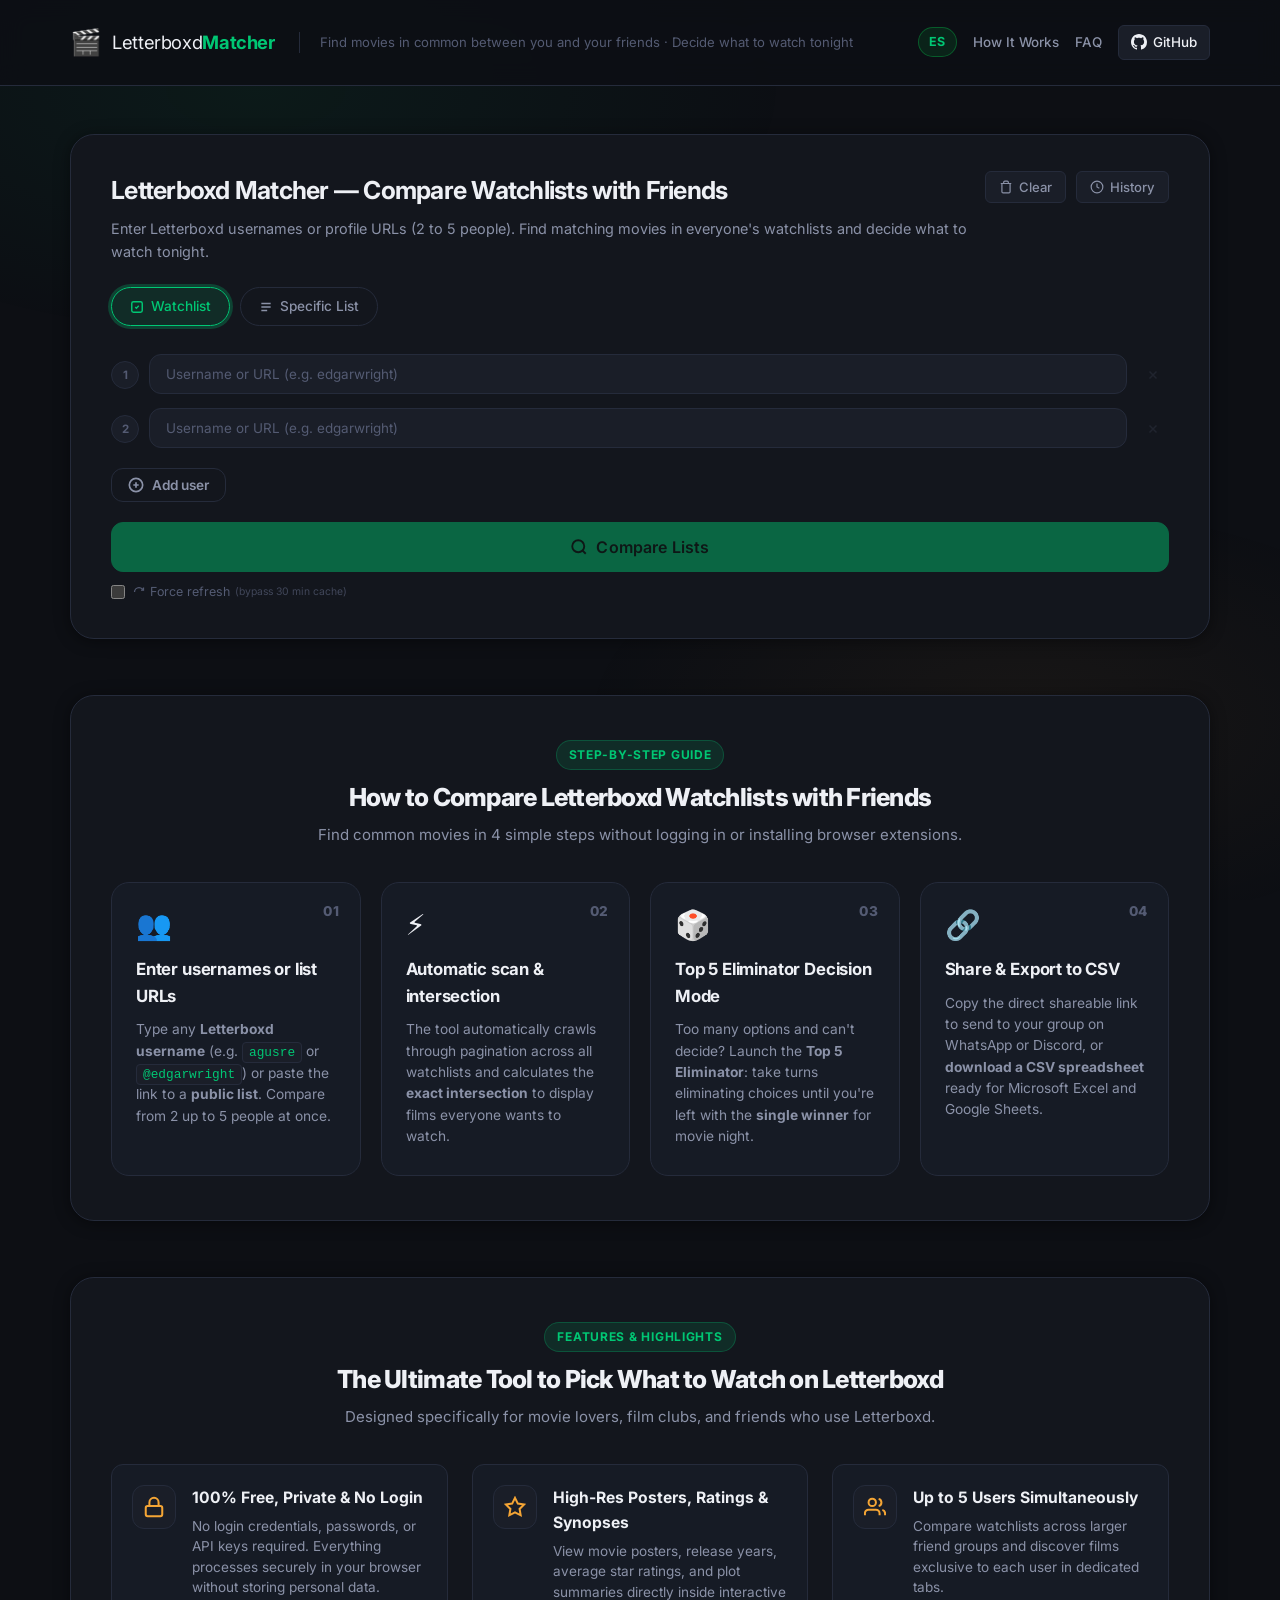
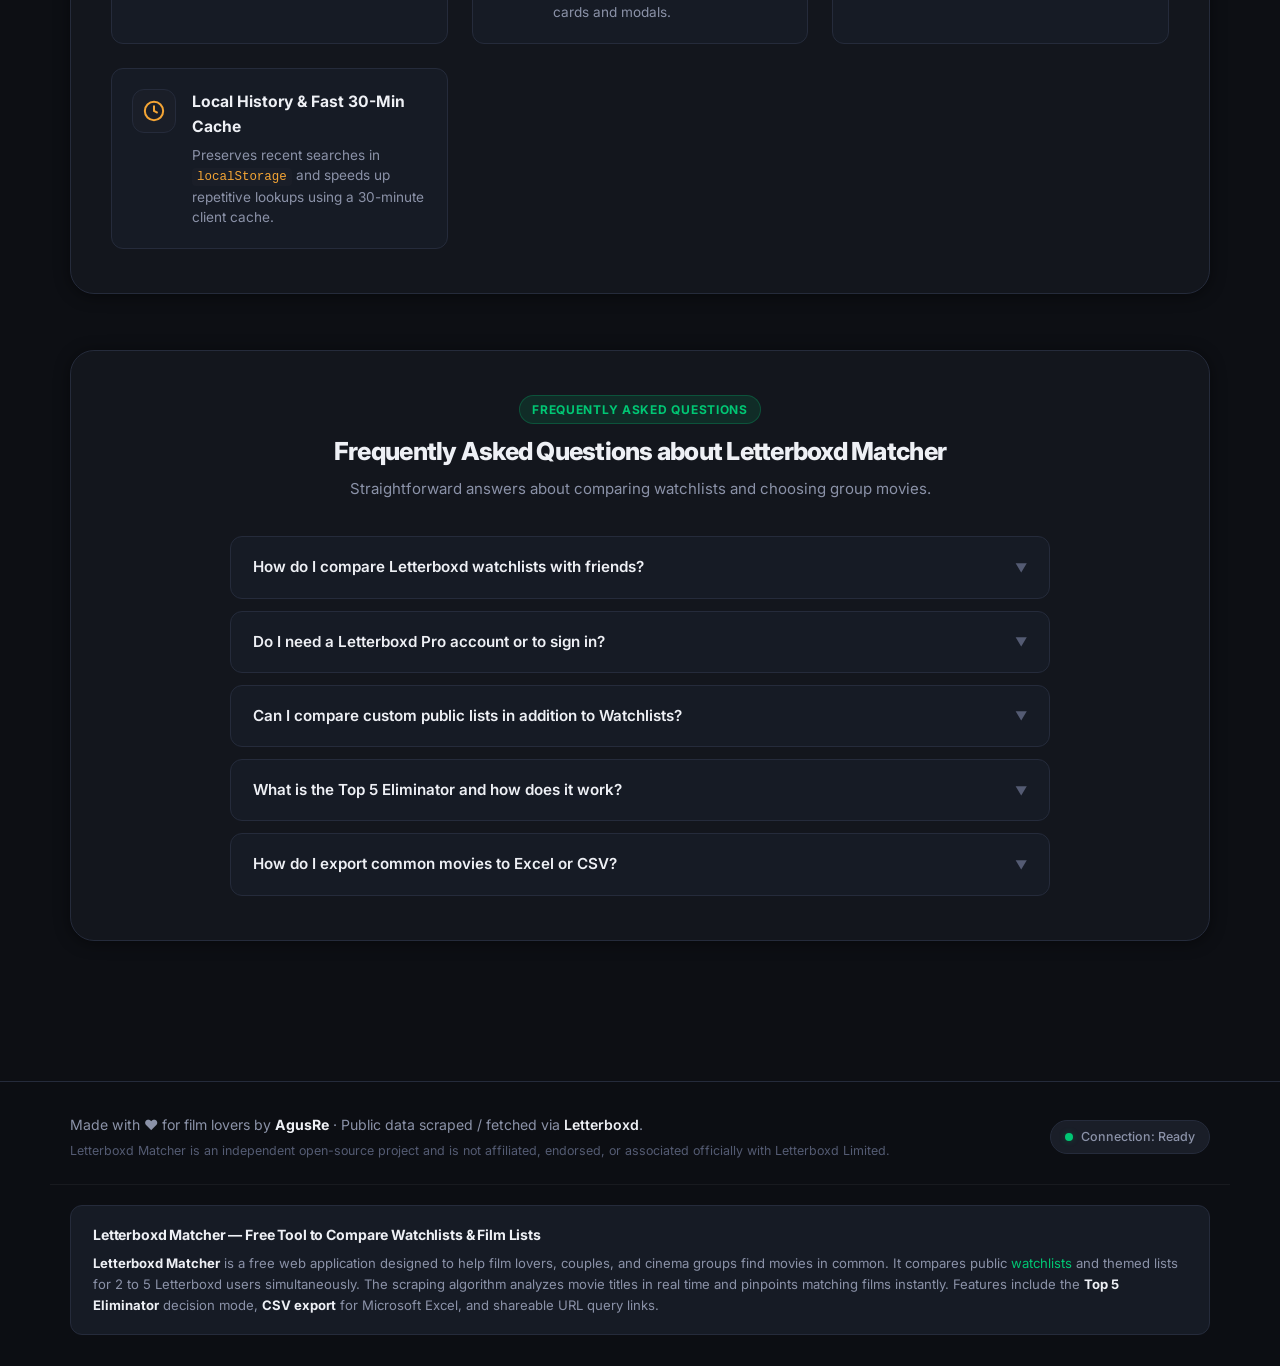
==== en/index.html @ e2e37593 "feat: implement i18n support and add language switcher to the header" ====
<!DOCTYPE html>
<html lang="en">

<head>
  <meta charset="UTF-8" />
  <meta name="viewport" content="width=device-width, initial-scale=1.0, maximum-scale=5.0" />
  <title>Letterboxd Matcher | Compare Watchlists &amp; Find Movies in Common</title>
  <meta name="description"
    content="Compare Letterboxd watchlists and public lists with friends. Find movies in common, eliminate choices with Top 5, and decide what to watch tonight easily." />
  <meta name="keywords"
    content="letterboxd compare, letterboxd watch with friends, letterboxd watchlist in common, compare letterboxd watchlists, letterboxd match, letterboxd matcher, what to watch letterboxd, movie picker friends" />
  <meta name="robots" content="index, follow, max-snippet:-1, max-image-preview:large, max-video-preview:-1" />
  <meta name="googlebot" content="index, follow, max-snippet:-1, max-image-preview:large, max-video-preview:-1" />
  <meta name="author" content="AgusRe" />
  <meta name="theme-color" content="#0d0f14" />
  <meta name="color-scheme" content="dark" />

  <!-- Canonical & Multilingual Alternate Links (Hreflang) -->
  <link rel="canonical" href="https://agusre.github.io/letterboxd-matchinglist/en/" />
  <link rel="alternate" hreflang="es" href="https://agusre.github.io/letterboxd-matchinglist/" />
  <link rel="alternate" hreflang="en" href="https://agusre.github.io/letterboxd-matchinglist/en/" />
  <link rel="alternate" hreflang="x-default" href="https://agusre.github.io/letterboxd-matchinglist/en/" />

  <!-- Open Graph / Facebook / WhatsApp / Discord / Slack -->
  <meta property="og:type" content="website" />
  <meta property="og:site_name" content="Letterboxd Matcher" />
  <meta property="og:url" content="https://agusre.github.io/letterboxd-matchinglist/en/" />
  <meta property="og:title" content="Letterboxd Matcher | Compare Watchlists &amp; Find Movies in Common" />
  <meta property="og:description"
    content="Instantly discover movies in common between you and your friends on Letterboxd. Pick what to watch tonight with Top 5 Eliminator." />
  <meta property="og:image" content="https://agusre.github.io/letterboxd-matchinglist/og-image.png" />
  <meta property="og:image:secure_url" content="https://agusre.github.io/letterboxd-matchinglist/og-image.png" />
  <meta property="og:image:type" content="image/png" />
  <meta property="og:image:width" content="1200" />
  <meta property="og:image:height" content="630" />
  <meta property="og:image:alt" content="Letterboxd Matcher - Compare Watchlists &amp; Find Movies in Common" />
  <meta property="og:locale" content="en_US" />
  <meta property="og:locale:alternate" content="es_ES" />

  <!-- Twitter / X Cards -->
  <meta name="twitter:card" content="summary_large_image" />
  <meta name="twitter:title" content="Letterboxd Matcher | Compare Watchlists &amp; Find Movies in Common" />
  <meta name="twitter:description"
    content="Compare Letterboxd watchlists with friends. Find movies in common, eliminate choices with Top 5, and decide what to watch tonight." />
  <meta name="twitter:image" content="https://agusre.github.io/letterboxd-matchinglist/og-image.png" />
  <meta name="twitter:image:alt" content="Letterboxd Matcher - Compare Watchlists &amp; Find Movies in Common" />
  <meta name="twitter:creator" content="@AgusRe" />

  <!-- Favicons & App Icons (Relative to /en/) -->
  <link rel="icon" type="image/svg+xml" href="../favicons/favicon.svg" />
  <link rel="icon" type="image/x-icon" href="../favicons/favicon.ico" sizes="any" />
  <link rel="icon" type="image/png" sizes="96x96" href="../favicons/favicon-96x96.png" />
  <link rel="apple-touch-icon" sizes="180x180" href="../favicons/apple-touch-icon.png" />
  <link rel="manifest" href="../manifest.json" />

  <!-- Google Site Verification -->
  <meta name="google-site-verification" content="EDRrY5QHJaayxYXenNFMtKEMniORFIh-KKYDcwH_wjo" />

  <!-- Structured Data / Rich Results (Schema.org JSON-LD - English) -->
  <script type="application/ld+json">
  {
    "@context": "https://schema.org",
    "@graph": [
      {
        "@type": "WebApplication",
        "@id": "https://agusre.github.io/letterboxd-matchinglist/en/#webapp",
        "name": "Letterboxd Matcher",
        "alternateName": [
          "Letterboxd Matching List",
          "Letterboxd Match",
          "Letterboxd Watchlist Compare"
        ],
        "url": "https://agusre.github.io/letterboxd-matchinglist/en/",
        "description": "Compare Letterboxd watchlists and public lists with friends. Find movies in common, eliminate choices with Top 5, and decide what to watch tonight easily.",
        "applicationCategory": "EntertainmentApplication",
        "operatingSystem": "All",
        "inLanguage": ["en", "es"],
        "browserRequirements": "Requires JavaScript. Requires HTML5.",
        "offers": {
          "@type": "Offer",
          "price": "0",
          "priceCurrency": "USD"
        },
        "author": {
          "@type": "Person",
          "name": "AgusRe",
          "url": "https://github.com/AgusRe"
        },
        "screenshot": "https://agusre.github.io/letterboxd-matchinglist/og-image.png",
        "featureList": [
          "Compare up to 5 Letterboxd watchlists simultaneously",
          "Compare custom public Letterboxd lists",
          "Top 5 Eliminator movie decision mode with confetti",
          "Export matching films to UTF-8 BOM CSV",
          "Share direct comparisons via URL parameters",
          "Persistent local comparison history",
          "Live CORS proxy health monitoring"
        ]
      },
      {
        "@type": "WebSite",
        "@id": "https://agusre.github.io/letterboxd-matchinglist/en/#website",
        "url": "https://agusre.github.io/letterboxd-matchinglist/en/",
        "name": "Letterboxd Matcher",
        "description": "Free web tool to compare Letterboxd watchlists and discover movies in common between friends.",
        "inLanguage": ["en", "es"],
        "publisher": {
          "@type": "Person",
          "name": "AgusRe",
          "url": "https://github.com/AgusRe"
        }
      },
      {
        "@type": "FAQPage",
        "@id": "https://agusre.github.io/letterboxd-matchinglist/en/#faq",
        "mainEntity": [
          {
            "@type": "Question",
            "name": "How do I compare Letterboxd watchlists with friends?",
            "acceptedAnswer": {
              "@type": "Answer",
              "text": "Simply enter 2 to 5 Letterboxd usernames or profile URLs into Letterboxd Matcher and click 'Compare Lists'. The tool automatically scans public watchlists and displays all common movies instantly."
            }
          },
          {
            "@type": "Question",
            "name": "Do I need a Letterboxd account, API key, or Pro subscription?",
            "acceptedAnswer": {
              "@type": "Answer",
              "text": "No! Letterboxd Matcher is 100% free and requires no login, registration, API key, or Letterboxd Pro subscription. You only need the public usernames or list URLs of your friends."
            }
          },
          {
            "@type": "Question",
            "name": "Can I compare custom public lists or only watchlists?",
            "acceptedAnswer": {
              "@type": "Answer",
              "text": "You can compare both standard watchlists and custom public lists created on Letterboxd. Simply switch the selector from 'Watchlist' to 'Specific List' and paste the custom list URLs."
            }
          },
          {
            "@type": "Question",
            "name": "How does the Top 5 Eliminator mode work?",
            "acceptedAnswer": {
              "@type": "Answer",
              "text": "Top 5 Eliminator picks 5 movies at random from your common matches. Your group takes turns eliminating movies one by one until a single winning movie is chosen for movie night."
            }
          },
          {
            "@type": "Question",
            "name": "Can I export common movies to CSV or share the results?",
            "acceptedAnswer": {
              "@type": "Answer",
              "text": "Yes! You can click 'Export CSV' to download a clean spreadsheet with UTF-8 BOM encoding for Microsoft Excel, or click 'Copy Link' to generate a shareable URL containing your comparison query."
            }
          }
        ]
      }
    ]
  }
  </script>

  <!-- Typography & Preconnect -->
  <link rel="preconnect" href="https://fonts.googleapis.com" />
  <link rel="preconnect" href="https://fonts.gstatic.com" crossorigin />
  <link
    href="https://fonts.googleapis.com/css2?family=Inter:wght@300;400;500;600;700;800&family=DM+Sans:wght@400;500;600;700&display=swap"
    rel="stylesheet" />
  <link rel="stylesheet" href="../style.css?v=2" />
</head>

<body>

  <!-- ─── HEADER ─── -->
  <header class="site-header">
    <div class="container">
      <div class="logo">
        <span class="logo-icon" aria-hidden="true">🎬</span>
        <span class="logo-text">Letterboxd<strong>Matcher</strong></span>
      </div>
      <p class="tagline">Find movies in common between you and your friends · Decide what to watch tonight</p>
      <div class="header-nav">
        <a href="../" class="lang-switch-link" id="lang-toggle" aria-label="Cambiar a versión en español" title="Cambiar a español">ES</a>
        <a href="#how-it-works" class="header-nav-link">How It Works</a>
        <a href="#faq" class="header-nav-link">FAQ</a>
        <a href="https://github.com/AgusRe/letterboxd-matchinglist" target="_blank" rel="noopener noreferrer" class="header-nav-link header-nav-github" aria-label="GitHub Repository">
          <svg width="16" height="16" viewBox="0 0 24 24" fill="currentColor" aria-hidden="true">
            <path d="M12 0C5.37 0 0 5.37 0 12c0 5.31 3.435 9.795 8.205 11.385.6.105.825-.255.825-.57 0-.285-.015-1.23-.015-2.235-3.015.555-3.795-.735-4.035-1.41-.135-.345-.72-1.41-1.23-1.695-.42-.225-1.02-.78-.015-.795.945-.015 1.62.87 1.845 1.23 1.08 1.815 2.805 1.305 3.495.99.105-.78.42-1.305.765-1.605-2.67-.3-5.46-1.335-5.46-5.925 0-1.305.465-2.385 1.23-3.225-.12-.3-.54-1.53.12-3.18 0 0 1.005-.315 3.3 1.23.96-.27 1.98-.405 3-.405s2.04.135 3 .405c2.295-1.56 3.3-1.23 3.3-1.23.66 1.65.24 2.88.12 3.18.765.84 1.23 1.905 1.23 3.225 0 4.605-2.805 5.625-5.475 5.925.435.375.81 1.095.81 2.22 0 1.605-.015 2.895-.015 3.3 0 .315.225.69.825.57A12.02 12.02 0 0024 12c0-6.63-5.37-12-12-12z"/>
          </svg>
          <span>GitHub</span>
        </a>
      </div>
    </div>
  </header>

  <!-- ─── MAIN ─── -->
  <main class="container">

    <!-- INPUT CARD -->
    <section class="card input-card" aria-labelledby="form-title">
      <div class="card-header-row">
        <div class="card-header-text">
          <h1 id="form-title" class="card-title">Letterboxd Matcher — Compare Watchlists with Friends</h1>
          <p class="card-subtitle">Enter Letterboxd usernames or profile URLs (2 to 5 people). Find matching movies in everyone's watchlists and decide what to watch tonight.</p>
        </div>
        <div class="card-header-actions">
          <button id="btn-clear-inputs" class="btn-action-ghost" type="button" title="Clear all inputs" aria-label="Clear all inputs">
            <svg width="14" height="14" viewBox="0 0 24 24" fill="none" stroke="currentColor" stroke-width="2" aria-hidden="true">
              <path d="M3 6h18M19 6v14a2 2 0 0 1-2 2H7a2 2 0 0 1-2-2V6m3 0V4a2 2 0 0 1 2-2h4a2 2 0 0 1 2 2v2"/>
            </svg>
            <span>Clear</span>
          </button>
          <div class="history-dropdown-wrapper">
            <button id="btn-toggle-history" class="btn-action-ghost" type="button" aria-expanded="false" aria-haspopup="true" aria-controls="history-panel" aria-label="Comparison history">
              <svg width="14" height="14" viewBox="0 0 24 24" fill="none" stroke="currentColor" stroke-width="2" aria-hidden="true">
                <circle cx="12" cy="12" r="10"/>
                <polyline points="12 6 12 12 16 14"/>
              </svg>
              <span>History</span>
              <span id="history-badge" class="history-badge hidden">0</span>
            </button>
            <div id="history-panel" class="history-panel hidden" role="region" aria-label="Comparison history">
              <div class="history-panel-header">
                <span class="history-panel-title">Recent comparisons</span>
                <button id="btn-close-history" class="btn-icon-xs" type="button" aria-label="Close history">✕</button>
              </div>
              <div id="history-list" class="history-list" role="list"></div>
              <div class="history-panel-footer">
                <button id="btn-clear-history" class="btn-link-danger" type="button" aria-label="Clear all comparison history">Clear all history</button>
              </div>
            </div>
          </div>
        </div>
      </div>

      <!-- Source selector -->
      <div class="source-selector" role="group" aria-label="Select data source">
        <label class="source-option">
          <input type="radio" name="source" value="watchlist" id="src-watchlist" checked />
          <span class="source-pill">
            <svg width="14" height="14" viewBox="0 0 24 24" fill="none" stroke="currentColor" stroke-width="2.5" aria-hidden="true">
              <path d="M9 12l2 2 4-4" />
              <rect x="3" y="3" width="18" height="18" rx="3" />
            </svg>
            Watchlist
          </span>
        </label>
        <label class="source-option">
          <input type="radio" name="source" value="list" id="src-list" />
          <span class="source-pill">
            <svg width="14" height="14" viewBox="0 0 24 24" fill="none" stroke="currentColor" stroke-width="2.5" aria-hidden="true">
              <path d="M4 6h16M4 12h16M4 18h10" />
            </svg>
            Specific List
          </span>
        </label>
      </div>

      <!-- User rows container -->
      <div id="users-container" class="users-container"></div>

      <!-- Add user button -->
      <button id="btn-add-user" class="btn btn-ghost" aria-label="Add user">
        <svg width="16" height="16" viewBox="0 0 24 24" fill="none" stroke="currentColor" stroke-width="2.5" aria-hidden="true">
          <circle cx="12" cy="12" r="10" />
          <path d="M12 8v8M8 12h8" />
        </svg>
        Add user
      </button>

      <!-- Compare button -->
      <button id="btn-compare" class="btn btn-primary" aria-label="Compare Letterboxd watchlists">
        <svg width="18" height="18" viewBox="0 0 24 24" fill="none" stroke="currentColor" stroke-width="2.5" aria-hidden="true">
          <circle cx="11" cy="11" r="8" />
          <path d="m21 21-4.35-4.35" />
        </svg>
        Compare Lists
      </button>

      <!-- Force-refresh toggle (opt-out cache bypass) -->
      <label class="force-refresh-row" for="chk-force-refresh" title="Bypass saved cache and fetch fresh data">
        <input type="checkbox" id="chk-force-refresh" />
        <span>
          <svg width="12" height="12" viewBox="0 0 24 24" fill="none" stroke="currentColor" stroke-width="2.5" aria-hidden="true">
            <path d="M3 12a9 9 0 0 1 9-9 9.75 9.75 0 0 1 6.74 2.74L21 8"/>
            <path d="M21 3v5h-5"/>
          </svg>
          Force refresh <small>(bypass 30 min cache)</small>
        </span>
      </label>
    </section>

    <!-- ERROR BANNER -->
    <div id="error-banner" class="error-banner hidden" role="alert" aria-live="polite"></div>

    <!-- LOADING STATE -->
    <section id="loading-section" class="loading-section hidden" aria-live="polite" aria-label="Loading data">
      <div class="loading-grid">
        <div class="skeleton-card" aria-hidden="true"></div>
        <div class="skeleton-card" aria-hidden="true"></div>
        <div class="skeleton-card" aria-hidden="true"></div>
        <div class="skeleton-card" aria-hidden="true"></div>
        <div class="skeleton-card" aria-hidden="true"></div>
        <div class="skeleton-card" aria-hidden="true"></div>
      </div>
      <p class="loading-text">
        <span class="spinner" aria-hidden="true"></span>
        <span id="loading-message">Fetching Letterboxd feeds…</span>
      </p>
      <div id="proxy-live-banner" class="proxy-live-banner hidden" aria-live="polite">
        <span class="proxy-live-icon">📡</span>
        <span id="proxy-live-text" class="proxy-live-text"></span>
      </div>
    </section>

    <!-- RESULTS SECTION -->
    <section id="results-section" class="results-section hidden" aria-label="Comparison results">

      <!-- Stats bar -->
      <div id="stats-bar" class="stats-bar"></div>

      <!-- Common movies -->
      <div class="results-block" id="common-block">
        <div class="results-header">
          <h2 class="results-title">
            <span class="accent-dot"></span>
            Movies in Common
            <span id="common-count" class="badge badge-green">0</span>
          </h2>
          <div class="results-actions">
            <button class="btn-action-sm" id="btn-export-csv" title="Export common movies to CSV file" aria-label="Export results to CSV">
              <svg width="14" height="14" viewBox="0 0 24 24" fill="none" stroke="currentColor" stroke-width="2" aria-hidden="true">
                <path d="M21 15v4a2 2 0 0 1-2 2H5a2 2 0 0 1-2-2v-4"/>
                <polyline points="7 10 12 15 17 10"/>
                <line x1="12" y1="15" x2="12" y2="3"/>
              </svg>
              <span>Export CSV</span>
            </button>
            <button class="btn-action-sm" id="btn-share-results" title="Copy direct shareable link for this comparison" aria-label="Copy share link">
              <svg width="14" height="14" viewBox="0 0 24 24" fill="none" stroke="currentColor" stroke-width="2" aria-hidden="true">
                <path d="M10 13a5 5 0 0 0 7.54.54l3-3a5 5 0 0 0-7.07-7.07l-1.72 1.71"/>
                <path d="M14 11a5 5 0 0 0-7.54-.54l-3 3a5 5 0 0 0 7.07 7.07l1.71-1.71"/>
              </svg>
              <span id="share-btn-text">Copy link</span>
            </button>
            <button class="btn-icon" id="btn-sort-common" title="Sort movies" aria-label="Sort results">
              <svg width="16" height="16" viewBox="0 0 24 24" fill="none" stroke="currentColor" stroke-width="2" aria-hidden="true">
                <path d="M3 6h18M7 12h10M11 18h2" />
              </svg>
            </button>
          </div>
        </div>
        <div id="common-grid" class="movie-grid" aria-label="Movies in common"></div>
        <div id="common-empty" class="empty-state hidden">
          <span class="empty-icon">😕</span>
          <p>No movies in common found.</p>
          <small>Try with other users or different public lists.</small>
        </div>
      </div>

      <!-- Unique movies per user -->
      <div class="results-block" id="unique-block">
        <div class="results-header">
          <h2 class="results-title">
            <span class="accent-dot accent-orange"></span>
            Unique Movies per User
          </h2>
        </div>
        <div id="unique-tabs" class="tabs" role="tablist"></div>
        <div id="unique-panels" class="tab-panels"></div>
      </div>

    </section>

    <!-- ─── SEMANTIC ON-PAGE SEO CONTENT & HOW-TO GUIDE ─── -->
    <section class="seo-section" id="how-it-works" aria-labelledby="how-it-works-title">
      <div class="seo-section-header">
        <span class="seo-pill-tag">Step-by-Step Guide</span>
        <h2 id="how-it-works-title" class="seo-section-title">How to Compare Letterboxd Watchlists with Friends</h2>
        <p class="seo-section-desc">Find common movies in 4 simple steps without logging in or installing browser extensions.</p>
      </div>

      <div class="seo-grid">
        <article class="seo-card">
          <div class="seo-card-step" aria-hidden="true">01</div>
          <div class="seo-card-icon">👥</div>
          <h3 class="seo-card-title">Enter usernames or list URLs</h3>
          <p class="seo-card-text">
            Type any <strong>Letterboxd username</strong> (e.g. <code>agusre</code> or <code>@edgarwright</code>) or paste the link to a <strong>public list</strong>. Compare from 2 up to 5 people at once.
          </p>
        </article>

        <article class="seo-card">
          <div class="seo-card-step" aria-hidden="true">02</div>
          <div class="seo-card-icon">⚡</div>
          <h3 class="seo-card-title">Automatic scan &amp; intersection</h3>
          <p class="seo-card-text">
            The tool automatically crawls through pagination across all watchlists and calculates the <strong>exact intersection</strong> to display films everyone wants to watch.
          </p>
        </article>

        <article class="seo-card">
          <div class="seo-card-step" aria-hidden="true">03</div>
          <div class="seo-card-icon">🎲</div>
          <h3 class="seo-card-title">Top 5 Eliminator Decision Mode</h3>
          <p class="seo-card-text">
            Too many options and can't decide? Launch the <strong>Top 5 Eliminator</strong>: take turns eliminating choices until you're left with the <strong>single winner</strong> for movie night.
          </p>
        </article>

        <article class="seo-card">
          <div class="seo-card-step" aria-hidden="true">04</div>
          <div class="seo-card-icon">🔗</div>
          <h3 class="seo-card-title">Share &amp; Export to CSV</h3>
          <p class="seo-card-text">
            Copy the direct shareable link to send to your group on WhatsApp or Discord, or <strong>download a CSV spreadsheet</strong> ready for Microsoft Excel and Google Sheets.
          </p>
        </article>
      </div>
    </section>

    <!-- ─── WHY LETTERBOXD MATCHER / KEY FEATURES ─── -->
    <section class="seo-section" aria-labelledby="features-title">
      <div class="seo-section-header">
        <span class="seo-pill-tag">Features &amp; Highlights</span>
        <h2 id="features-title" class="seo-section-title">The Ultimate Tool to Pick What to Watch on Letterboxd</h2>
        <p class="seo-section-desc">Designed specifically for movie lovers, film clubs, and friends who use Letterboxd.</p>
      </div>

      <div class="seo-features-grid">
        <div class="feature-item">
          <div class="feature-icon-wrapper">
            <svg width="22" height="22" viewBox="0 0 24 24" fill="none" stroke="currentColor" stroke-width="2.2" aria-hidden="true">
              <rect x="3" y="11" width="18" height="11" rx="2" ry="2"/>
              <path d="M7 11V7a5 5 0 0 1 10 0v4"/>
            </svg>
          </div>
          <div>
            <h3 class="feature-title">100% Free, Private &amp; No Login</h3>
            <p class="feature-desc">No login credentials, passwords, or API keys required. Everything processes securely in your browser without storing personal data.</p>
          </div>
        </div>

        <div class="feature-item">
          <div class="feature-icon-wrapper">
            <svg width="22" height="22" viewBox="0 0 24 24" fill="none" stroke="currentColor" stroke-width="2.2" aria-hidden="true">
              <polygon points="12 2 15.09 8.26 22 9.27 17 14.14 18.18 21.02 12 17.77 5.82 21.02 7 14.14 2 9.27 8.91 8.26 12 2"/>
            </svg>
          </div>
          <div>
            <h3 class="feature-title">High-Res Posters, Ratings &amp; Synopses</h3>
            <p class="feature-desc">View movie posters, release years, average star ratings, and plot summaries directly inside interactive cards and modals.</p>
          </div>
        </div>

        <div class="feature-item">
          <div class="feature-icon-wrapper">
            <svg width="22" height="22" viewBox="0 0 24 24" fill="none" stroke="currentColor" stroke-width="2.2" aria-hidden="true">
              <path d="M17 21v-2a4 4 0 0 0-4-4H5a4 4 0 0 0-4 4v2"/>
              <circle cx="9" cy="7" r="4"/>
              <path d="M23 21v-2a4 4 0 0 0-3-3.87"/>
              <path d="M16 3.13a4 4 0 0 1 0 7.75"/>
            </svg>
          </div>
          <div>
            <h3 class="feature-title">Up to 5 Users Simultaneously</h3>
            <p class="feature-desc">Compare watchlists across larger friend groups and discover films exclusive to each user in dedicated tabs.</p>
          </div>
        </div>

        <div class="feature-item">
          <div class="feature-icon-wrapper">
            <svg width="22" height="22" viewBox="0 0 24 24" fill="none" stroke="currentColor" stroke-width="2.2" aria-hidden="true">
              <circle cx="12" cy="12" r="10"/>
              <polyline points="12 6 12 12 16 14"/>
            </svg>
          </div>
          <div>
            <h3 class="feature-title">Local History &amp; Fast 30-Min Cache</h3>
            <p class="feature-desc">Preserves recent searches in <code>localStorage</code> and speeds up repetitive lookups using a 30-minute client cache.</p>
          </div>
        </div>
      </div>
    </section>

    <!-- ─── FAQ SECTION (ACCORDION & STRUCTURED DATA) ─── -->
    <section class="seo-section seo-faq-section" id="faq" aria-labelledby="faq-title">
      <div class="seo-section-header">
        <span class="seo-pill-tag">Frequently Asked Questions</span>
        <h2 id="faq-title" class="seo-section-title">Frequently Asked Questions about Letterboxd Matcher</h2>
        <p class="seo-section-desc">Straightforward answers about comparing watchlists and choosing group movies.</p>
      </div>

      <div class="faq-list">
        <details class="faq-item">
          <summary class="faq-question">
            <span>How do I compare Letterboxd watchlists with friends?</span>
            <span class="faq-chevron" aria-hidden="true">▼</span>
          </summary>
          <div class="faq-answer">
            <p>
              Type your friends' Letterboxd usernames in the input fields above and click <strong>Compare Lists</strong>. Letterboxd Matcher fetches public watchlists through secure CORS proxies and displays all movies matching across all profiles.
            </p>
          </div>
        </details>

        <details class="faq-item">
          <summary class="faq-question">
            <span>Do I need a Letterboxd Pro account or to sign in?</span>
            <span class="faq-chevron" aria-hidden="true">▼</span>
          </summary>
          <div class="faq-answer">
            <p>
              <strong>No, you don't.</strong> Letterboxd Matcher is 100% free and open. You don't need a Pro subscription, login credentials, or an API key. You just need the profiles or lists to be publicly visible on Letterboxd.
            </p>
          </div>
        </details>

        <details class="faq-item">
          <summary class="faq-question">
            <span>Can I compare custom public lists in addition to Watchlists?</span>
            <span class="faq-chevron" aria-hidden="true">▼</span>
          </summary>
          <div class="faq-answer">
            <p>
              Yes! Simply select the <strong>"Specific List"</strong> mode above and paste the full Letterboxd list URL (for example: <code>https://letterboxd.com/username/list/list-name/</code>). You can compare custom curated lists made by you or any community member.
            </p>
          </div>
        </details>

        <details class="faq-item">
          <summary class="faq-question">
            <span>What is the Top 5 Eliminator and how does it work?</span>
            <span class="faq-chevron" aria-hidden="true">▼</span>
          </summary>
          <div class="faq-answer">
            <p>
              The <strong>Top 5 Eliminator</strong> is an interactive game mode to resolve movie night stalemates. The app randomly selects 5 movies from your common pool. Friends take turns clicking or tapping to eliminate films until 1 final winning movie remains with a celebratory confetti blast.
            </p>
          </div>
        </details>

        <details class="faq-item">
          <summary class="faq-question">
            <span>How do I export common movies to Excel or CSV?</span>
            <span class="faq-chevron" aria-hidden="true">▼</span>
          </summary>
          <div class="faq-answer">
            <p>
              After running a comparison, click the <strong>Export CSV</strong> button in the results header. A clean CSV spreadsheet encoded with <strong>UTF-8 BOM</strong> will download immediately, ensuring accurate display of special characters in Microsoft Excel, Google Sheets, and Apple Numbers.
            </p>
          </div>
        </details>
      </div>
    </section>

  </main>

  <!-- ─── FOOTER ─── -->
  <footer class="site-footer">
    <div class="container footer-content">
      <div class="footer-col-left">
        <p class="footer-credits">
          Made with <span aria-label="love">❤️</span> for film lovers by <a href="https://github.com/AgusRe" target="_blank" rel="noopener noreferrer"><strong>AgusRe</strong></a> · Public data scraped / fetched via <a
            href="https://letterboxd.com" target="_blank" rel="noopener noreferrer">Letterboxd</a>.
        </p>
        <p class="footer-disclaimer">
          Letterboxd Matcher is an independent open-source project and is not affiliated, endorsed, or associated officially with Letterboxd Limited.
        </p>
      </div>
      <div class="footer-col-right">
        <div id="proxy-health-indicator" class="proxy-health-indicator" title="Connectivity status and CORS proxies">
          <span class="proxy-health-dot dot-green" id="proxy-health-dot"></span>
          <span id="proxy-health-label">Connection: Ready</span>
        </div>
      </div>
    </div>

    <!-- Semantic SEO Textual Guide for Search Crawlers -->
    <div class="container footer-seo-guide">
      <div class="footer-seo-box">
        <h3 class="footer-seo-title">Letterboxd Matcher — Free Tool to Compare Watchlists &amp; Film Lists</h3>
        <p class="footer-seo-text">
          <strong>Letterboxd Matcher</strong> is a free web application designed to help film lovers, couples, and cinema groups find movies in common. It compares public <em>watchlists</em> and themed lists for 2 to 5 Letterboxd users simultaneously. The scraping algorithm analyzes movie titles in real time and pinpoints matching films instantly. Features include the <strong>Top 5 Eliminator</strong> decision mode, <strong>CSV export</strong> for Microsoft Excel, and shareable URL query links.
        </p>
      </div>
    </div>
  </footer>

  <!-- MOVIE DETAIL MODAL -->
  <div id="movie-modal" class="modal-overlay hidden" role="dialog" aria-modal="true" aria-labelledby="modal-title">
    <div class="modal-card">
      <button class="modal-close" id="modal-close-btn" aria-label="Close movie details window">
        <svg width="20" height="20" viewBox="0 0 24 24" fill="none" stroke="currentColor" stroke-width="2.5">
          <path d="M18 6 6 18M6 6l12 12" />
        </svg>
      </button>
      <div id="modal-content"></div>
    </div>
  </div>

  <!-- ─── TOP 5 ELIMINATOR OVERLAY ─── -->
  <div id="top5-overlay" class="top5-overlay hidden" role="dialog" aria-modal="true" aria-label="Top 5 Eliminator">

    <!-- Particles canvas (confetti) -->
    <canvas id="top5-confetti" class="top5-confetti-canvas" aria-hidden="true"></canvas>

    <!-- Header -->
    <div class="top5-header">
      <div class="top5-header-left">
        <span class="top5-logo-icon">🎲</span>
        <div>
          <h2 class="top5-title">Top 5 Eliminator</h2>
          <p class="top5-subtitle" id="top5-subtitle">Eliminate choices until you are left with <strong>1 single movie</strong> to watch tonight</p>
        </div>
      </div>
      <div class="top5-header-actions">
        <button id="btn-top5-restart" class="btn-top5-action" aria-label="Try with another 5 candidate movies">
          <svg width="16" height="16" viewBox="0 0 24 24" fill="none" stroke="currentColor" stroke-width="2.5">
            <path d="M3 12a9 9 0 0 1 9-9 9.75 9.75 0 0 1 6.74 2.74L21 8"/>
            <path d="M21 3v5h-5"/>
            <path d="M21 12a9 9 0 0 1-9 9 9.75 9.75 0 0 1-6.74-2.74L3 16"/>
            <path d="M3 21v-5h5"/>
          </svg>
          Another 5
        </button>
        <button id="btn-top5-close" class="btn-top5-close" aria-label="Close Top 5 Eliminator">
          <svg width="20" height="20" viewBox="0 0 24 24" fill="none" stroke="currentColor" stroke-width="2.5">
            <path d="M18 6 6 18M6 6l12 12" />
          </svg>
        </button>
      </div>
    </div>

    <!-- Loading state -->
    <div id="top5-loading" class="top5-loading hidden">
      <div class="top5-loading-spinner"></div>
      <p id="top5-loading-msg">Loading movie details…</p>
    </div>

    <!-- Cards grid -->
    <div id="top5-grid" class="top5-grid" role="list" aria-label="Candidate movies"></div>

    <!-- Counter -->
    <div id="top5-counter" class="top5-counter" aria-live="polite">
      <span id="top5-remaining">5</span> movie(s) remaining
    </div>

    <!-- Winner banner -->
    <div id="top5-winner-banner" class="top5-winner-banner hidden" aria-live="assertive">
      <div class="winner-emoji" aria-hidden="true">🏆</div>
      <h3 class="winner-title">This is your movie for tonight!</h3>
      <p class="winner-subtitle" id="winner-movie-name"></p>
      <a id="winner-lb-link" class="winner-lb-link" href="#" target="_blank" rel="noopener noreferrer">
        <svg width="14" height="14" viewBox="0 0 24 24" fill="none" stroke="currentColor" stroke-width="2.5">
          <path d="M18 13v6a2 2 0 0 1-2 2H5a2 2 0 0 1-2-2V8a2 2 0 0 1 2-2h6"/>
          <polyline points="15 3 21 3 21 9"/><line x1="10" y1="14" x2="21" y2="3"/>
        </svg>
        View on Letterboxd
      </a>
      <button id="btn-winner-restart" class="btn-top5-action" style="margin-top:12px;" aria-label="Try with another 5 candidate movies">
        <svg width="16" height="16" viewBox="0 0 24 24" fill="none" stroke="currentColor" stroke-width="2.5">
          <path d="M3 12a9 9 0 0 1 9-9 9.75 9.75 0 0 1 6.74 2.74L21 8"/>
          <path d="M21 3v5h-5"/>
        </svg>
        Try with another 5
      </button>
    </div>

  </div>

  <script src="../i18n.js"></script>
  <script src="../app.js"></script>
</body>

</html>
---- style.css ----
/* ================================================================
   LETTERBOXD MATCH — style.css
   Cinema-dark theme with green/orange accents
   ================================================================ */

/* ── CSS CUSTOM PROPERTIES ── */
:root {
  --bg-base:        #0d0f14;
  --bg-surface:     #13161d;
  --bg-elevated:    #1a1e28;
  --bg-hover:       #1f2535;
  --bg-card:        #161b25;

  --text-primary:   #eef0f5;
  --text-secondary: #8b92a8;
  --text-muted:     #545b73;

  --accent-green:   #00c774;
  --accent-green-dim:#00c77420;
  --accent-green-glow:#00c77440;
  --accent-orange:  #f4a535;
  --accent-orange-dim:#f4a53520;

  --border:         #252b3b;
  --border-hover:   #3a4258;

  --radius-sm:  6px;
  --radius-md:  12px;
  --radius-lg:  18px;
  --radius-xl:  24px;

  --shadow-card:  0 2px 16px rgba(0,0,0,.45);
  --shadow-glow:  0 0 32px rgba(0,199,116,.12);

  --font-base: 'Inter', 'DM Sans', system-ui, sans-serif;

  --transition: 0.2s ease;
}

/* ── RESET ── */
*, *::before, *::after { box-sizing: border-box; margin: 0; padding: 0; }
html { scroll-behavior: smooth; }
body {
  font-family: var(--font-base);
  background: var(--bg-base);
  color: var(--text-primary);
  min-height: 100vh;
  line-height: 1.6;
  -webkit-font-smoothing: antialiased;
}
a { color: var(--accent-green); text-decoration: none; }
a:hover { text-decoration: underline; }
img { max-width: 100%; height: auto; display: block; }
button { cursor: pointer; border: none; background: none; font-family: inherit; }
input, textarea { font-family: inherit; }

/* ── UTILITIES ── */
.hidden { display: none !important; }
.visually-hidden {
  position: absolute !important;
  width: 1px !important;
  height: 1px !important;
  padding: 0 !important;
  margin: -1px !important;
  overflow: hidden !important;
  clip: rect(0, 0, 0, 0) !important;
  white-space: nowrap !important;
  border: 0 !important;
}
.container {
  width: 100%;
  max-width: 1180px;
  margin: 0 auto;
  padding: 0 20px;
}

/* ── BACKGROUND MESH ── */
body::before {
  content: '';
  position: fixed;
  inset: 0;
  background:
    radial-gradient(ellipse 60% 40% at 20% 10%, rgba(0,199,116,.06) 0%, transparent 70%),
    radial-gradient(ellipse 50% 35% at 80% 80%, rgba(244,165,53,.05) 0%, transparent 70%);
  pointer-events: none;
  z-index: 0;
}
body > * { position: relative; z-index: 1; }

/* ── HEADER ── */
.site-header {
  border-bottom: 1px solid var(--border);
  padding: 22px 0;
  background: rgba(13,15,20,.85);
  backdrop-filter: blur(12px);
  position: sticky;
  top: 0;
  z-index: 100;
}
.site-header .container {
  display: flex;
  align-items: center;
  gap: 24px;
}
.logo {
  display: flex;
  align-items: center;
  gap: 10px;
  flex-shrink: 0;
}
.logo-icon { font-size: 1.6rem; }
.logo-text {
  font-size: 1.15rem;
  letter-spacing: -0.02em;
  color: var(--text-primary);
}
.logo-text strong { color: var(--accent-green); font-weight: 700; }
.tagline {
  font-size: .82rem;
  color: var(--text-muted);
  border-left: 1px solid var(--border);
  padding-left: 20px;
}
.header-nav {
  margin-left: auto;
  display: flex;
  align-items: center;
  gap: 16px;
}
.header-nav-link {
  font-size: 0.85rem;
  font-weight: 500;
  color: var(--text-secondary);
  text-decoration: none;
  transition: color 0.15s ease;
}
.header-nav-link:hover {
  color: var(--text-primary);
}
.header-nav-github {
  display: inline-flex;
  align-items: center;
  gap: 6px;
  padding: 5px 12px;
  background: var(--bg-elevated);
  border: 1px solid var(--border);
  border-radius: var(--radius-sm);
  color: var(--text-primary);
  font-weight: 600;
  font-size: 0.82rem;
  transition: all 0.15s ease;
}
.header-nav-github:hover {
  background: var(--bg-surface);
  border-color: var(--border-hover);
  color: var(--accent-green);
}
.lang-switch-link {
  display: inline-flex;
  align-items: center;
  justify-content: center;
  font-size: 0.78rem;
  font-weight: 700;
  letter-spacing: 0.05em;
  padding: 4px 10px;
  background: rgba(0, 224, 84, 0.1);
  color: var(--accent-green);
  border: 1px solid rgba(0, 224, 84, 0.3);
  border-radius: 20px;
  text-decoration: none;
  transition: all 0.2s ease;
}
.lang-switch-link:hover {
  background: var(--accent-green);
  color: #0d0f14;
  box-shadow: 0 0 12px var(--accent-green-glow);
  transform: translateY(-1px);
}

/* ── MAIN LAYOUT ── */
main.container { padding-top: 48px; padding-bottom: 80px; }

/* ── CARD ── */
.card {
  background: var(--bg-surface);
  border: 1px solid var(--border);
  border-radius: var(--radius-xl);
  padding: 36px 40px;
  box-shadow: var(--shadow-card);
}
.input-card { margin-bottom: 36px; }
.card-title {
  font-size: 1.55rem;
  font-weight: 700;
  letter-spacing: -0.03em;
  margin-bottom: 6px;
}
.card-subtitle {
  font-size: .9rem;
  color: var(--text-secondary);
  margin-bottom: 0;
}

/* ── CARD HEADER ACTIONS & HISTORY ── */
.card-header-row {
  display: flex;
  justify-content: space-between;
  align-items: flex-start;
  gap: 16px;
  margin-bottom: 24px;
  flex-wrap: wrap;
}
.card-header-text {
  flex: 1;
  min-width: 260px;
}
.card-header-actions {
  display: flex;
  align-items: center;
  gap: 10px;
  position: relative;
}
.btn-action-ghost {
  display: inline-flex;
  align-items: center;
  gap: 6px;
  padding: 7px 13px;
  border-radius: var(--radius-sm);
  background: var(--bg-elevated);
  border: 1px solid var(--border);
  color: var(--text-secondary);
  font-size: 0.82rem;
  font-weight: 500;
  cursor: pointer;
  transition: all var(--transition);
}
.btn-action-ghost:hover {
  background: var(--bg-hover);
  color: var(--text-primary);
  border-color: var(--border-hover);
}
.btn-action-ghost:focus-visible {
  outline: none;
  border-color: var(--accent-green);
  box-shadow: 0 0 0 3px var(--accent-green-glow);
}
.history-badge {
  display: inline-flex;
  align-items: center;
  justify-content: center;
  min-width: 18px;
  height: 18px;
  padding: 0 5px;
  border-radius: 10px;
  background: var(--accent-green-dim);
  color: var(--accent-green);
  font-size: 0.7rem;
  font-weight: 700;
}
.history-dropdown-wrapper {
  position: relative;
}
.history-panel {
  position: absolute;
  top: calc(100% + 8px);
  right: 0;
  width: 340px;
  max-width: calc(100vw - 40px);
  background: var(--bg-surface);
  border: 1px solid var(--border);
  border-radius: var(--radius-md);
  box-shadow: 0 12px 36px rgba(0, 0, 0, 0.6), 0 0 0 1px rgba(255, 255, 255, 0.05);
  z-index: 120;
  overflow: hidden;
  backdrop-filter: blur(16px);
  animation: dropdownIn 0.2s ease;
}
@keyframes dropdownIn {
  from { opacity: 0; transform: translateY(-6px); }
  to { opacity: 1; transform: translateY(0); }
}
.history-panel-header {
  display: flex;
  justify-content: space-between;
  align-items: center;
  padding: 12px 16px;
  border-bottom: 1px solid var(--border);
  background: var(--bg-elevated);
}
.history-panel-title {
  font-size: 0.82rem;
  font-weight: 600;
  color: var(--text-primary);
}
.btn-icon-xs {
  background: transparent;
  color: var(--text-muted);
  font-size: 0.95rem;
  padding: 2px 6px;
  border-radius: var(--radius-sm);
  cursor: pointer;
  line-height: 1;
}
.btn-icon-xs:hover {
  color: var(--text-primary);
  background: var(--bg-hover);
}
.history-list {
  max-height: 320px;
  overflow-y: auto;
  padding: 8px;
  display: flex;
  flex-direction: column;
  gap: 6px;
}
.history-empty {
  padding: 24px 16px;
  text-align: center;
  color: var(--text-muted);
}
.history-empty-icon {
  font-size: 1.5rem;
  display: block;
  margin-bottom: 6px;
}
.history-empty p {
  font-size: 0.85rem;
  color: var(--text-secondary);
  margin-bottom: 4px;
}
.history-empty small {
  font-size: 0.75rem;
}
.history-item {
  display: flex;
  align-items: center;
  justify-content: space-between;
  gap: 8px;
  padding: 10px 12px;
  border-radius: var(--radius-sm);
  background: var(--bg-card);
  border: 1px solid transparent;
  cursor: pointer;
  transition: all var(--transition);
}
.history-item:hover {
  background: var(--bg-hover);
  border-color: var(--border);
  transform: translateX(2px);
}
.history-item-content {
  flex: 1;
  min-width: 0;
}
.history-item-meta {
  display: flex;
  align-items: center;
  gap: 8px;
  margin-bottom: 6px;
  font-size: 0.72rem;
}
.history-mode-badge {
  padding: 2px 6px;
  border-radius: 4px;
  font-weight: 600;
  text-transform: uppercase;
  font-size: 0.65rem;
  letter-spacing: 0.03em;
}
.badge-mode-watchlist {
  background: var(--accent-green-dim);
  color: var(--accent-green);
}
.badge-mode-list {
  background: var(--accent-orange-dim);
  color: var(--accent-orange);
}
.history-time {
  color: var(--text-muted);
}
.history-match-chip {
  margin-left: auto;
  color: var(--accent-green);
  font-weight: 600;
}
.history-match-chip.is-zero {
  color: var(--text-muted);
}
.history-item-users {
  display: flex;
  flex-wrap: wrap;
  gap: 4px;
}
.history-user-chip {
  padding: 2px 7px;
  background: var(--bg-elevated);
  border-radius: 12px;
  font-size: 0.75rem;
  color: var(--text-primary);
  font-weight: 500;
  max-width: 140px;
  overflow: hidden;
  text-overflow: ellipsis;
  white-space: nowrap;
}
.btn-remove-history {
  background: transparent;
  color: var(--text-muted);
  padding: 4px 6px;
  border-radius: var(--radius-sm);
  cursor: pointer;
  opacity: 0.5;
  transition: all var(--transition);
  font-size: 0.85rem;
}
.btn-remove-history:hover {
  opacity: 1;
  color: #ff6b6b;
  background: rgba(255, 107, 107, 0.15);
}
.history-panel-footer {
  padding: 10px 14px;
  border-top: 1px solid var(--border);
  background: var(--bg-elevated);
  text-align: center;
}
.btn-link-danger {
  font-size: 0.78rem;
  color: #ff8585;
  background: none;
  cursor: pointer;
  transition: color var(--transition);
}
.btn-link-danger:hover {
  color: #ff6b6b;
  text-decoration: underline;
}

/* ── SOURCE SELECTOR ── */
.source-selector {
  display: flex;
  gap: 10px;
  margin-bottom: 28px;
  flex-wrap: wrap;
}
.source-option input[type="radio"] { position: absolute; opacity: 0; width: 0; height: 0; }
.source-pill {
  display: inline-flex;
  align-items: center;
  gap: 7px;
  padding: 8px 18px;
  border-radius: 50px;
  border: 1.5px solid var(--border);
  font-size: .85rem;
  font-weight: 500;
  color: var(--text-secondary);
  cursor: pointer;
  transition: all var(--transition);
  user-select: none;
}
.source-option input:checked + .source-pill {
  border-color: var(--accent-green);
  color: var(--accent-green);
  background: var(--accent-green-dim);
  box-shadow: 0 0 0 3px var(--accent-green-glow);
}
.source-pill:hover { border-color: var(--border-hover); color: var(--text-primary); }

/* ── USER ROWS ── */
.users-container {
  display: flex;
  flex-direction: column;
  gap: 14px;
  margin-bottom: 16px;
}
.user-row {
  display: flex;
  align-items: flex-start;
  gap: 10px;
  animation: slideIn .25s ease;
}
@keyframes slideIn {
  from { opacity: 0; transform: translateY(-8px); }
  to   { opacity: 1; transform: translateY(0); }
}
.user-index {
  width: 28px;
  height: 28px;
  border-radius: 50%;
  background: var(--bg-elevated);
  border: 1px solid var(--border);
  display: flex;
  align-items: center;
  justify-content: center;
  font-size: .72rem;
  font-weight: 700;
  color: var(--text-muted);
  flex-shrink: 0;
  margin-top: 7px;
}
.user-input-wrap {
  flex: 1;
  display: flex;
  flex-direction: column;
  gap: 4px;
  position: relative;
}
.input-field-inner {
  position: relative;
  display: flex;
  align-items: center;
  width: 100%;
}
.input-field-inner .user-input {
  width: 100%;
  padding-right: 38px;
}
.input-validation-icon {
  position: absolute;
  right: 12px;
  pointer-events: none;
  display: flex;
  align-items: center;
  justify-content: center;
  width: 18px;
  height: 18px;
}
.input-validation-icon.is-valid {
  color: var(--accent-green);
}
.input-validation-icon.is-invalid {
  color: #ff6b6b;
}
.user-input {
  flex: 1;
  background: var(--bg-elevated);
  border: 1.5px solid var(--border);
  border-radius: var(--radius-md);
  padding: 11px 16px;
  font-size: .9rem;
  color: var(--text-primary);
  outline: none;
  transition: border-color var(--transition), box-shadow var(--transition);
}
.user-input::placeholder { color: var(--text-muted); }
.user-input:focus {
  border-color: var(--accent-green);
  box-shadow: 0 0 0 3px var(--accent-green-glow);
}
.user-input.is-valid {
  border-color: rgba(0, 199, 116, 0.6);
}
.user-input.is-valid:focus {
  border-color: var(--accent-green);
  box-shadow: 0 0 0 3px var(--accent-green-glow);
}
.user-input.is-invalid {
  border-color: rgba(255, 107, 107, 0.7);
}
.user-input.is-invalid:focus {
  border-color: #ff6b6b;
  box-shadow: 0 0 0 3px rgba(255, 107, 107, 0.22);
}
.input-feedback-msg {
  font-size: 0.76rem;
  color: #ff8585;
  padding-left: 2px;
  line-height: 1.3;
}
.user-input.is-list-url { font-size: .84rem; }

/* ── ROW STATUS BAR (RETRY SELECTIVO) ── */
.row-status-bar {
  display: flex;
  align-items: center;
  justify-content: space-between;
  gap: 8px;
  padding: 6px 12px;
  border-radius: var(--radius-sm);
  font-size: 0.76rem;
  margin-top: 5px;
  animation: slideIn 0.2s ease;
}
.row-status-bar.status-loading {
  background: var(--bg-elevated);
  border: 1px solid var(--border);
  color: var(--text-secondary);
}
.row-status-bar.status-success {
  background: var(--accent-green-dim);
  border: 1px solid rgba(0, 199, 116, 0.3);
  color: var(--accent-green);
  font-weight: 500;
}
.row-status-bar.status-error {
  background: rgba(255, 107, 107, 0.12);
  border: 1px solid rgba(255, 107, 107, 0.3);
  color: #ff8585;
}
.row-status-text {
  flex: 1;
  line-height: 1.3;
}
.btn-retry-user {
  display: inline-flex;
  align-items: center;
  gap: 5px;
  padding: 3px 9px;
  border-radius: 4px;
  background: rgba(255, 107, 107, 0.22);
  border: 1px solid rgba(255, 107, 107, 0.45);
  color: #fff;
  font-size: 0.74rem;
  font-weight: 600;
  cursor: pointer;
  transition: all var(--transition);
  flex-shrink: 0;
}
.btn-retry-user:hover {
  background: rgba(255, 107, 107, 0.38);
  border-color: #ff6b6b;
  transform: translateY(-1px);
}
.btn-retry-user:active {
  transform: translateY(0);
}

.btn-remove {
  width: 32px;
  height: 32px;
  border-radius: var(--radius-sm);
  background: transparent;
  color: var(--text-muted);
  display: flex;
  align-items: center;
  justify-content: center;
  transition: all var(--transition);
  flex-shrink: 0;
  margin-top: 5px;
}
.btn-remove:hover { background: rgba(239,68,68,.15); color: #ef4444; }
.btn-remove:disabled { opacity: 0.2; pointer-events: none; }

/* ── BUTTONS ── */
.btn {
  display: inline-flex;
  align-items: center;
  gap: 8px;
  padding: 11px 22px;
  border-radius: var(--radius-md);
  font-size: .9rem;
  font-weight: 600;
  transition: all var(--transition);
  border: 1.5px solid transparent;
}
.btn:disabled {
  opacity: .45;
  cursor: not-allowed;
  box-shadow: none !important;
  transform: none !important;
}
.btn-primary {
  background: var(--accent-green);
  color: #0a1a11;
  border-color: var(--accent-green);
  width: 100%;
  justify-content: center;
  margin-top: 20px;
  font-size: 1rem;
  padding: 14px 24px;
  letter-spacing: .01em;
  box-shadow: 0 4px 20px rgba(0,199,116,.25);
}
.btn-primary:hover:not(:disabled) {
  background: #00e885;
  box-shadow: 0 6px 28px rgba(0,199,116,.4);
  transform: translateY(-1px);
}
.btn-primary:active:not(:disabled) { transform: translateY(0); }
.btn-primary:disabled {
  opacity: .45;
  cursor: not-allowed;
  box-shadow: none;
}

.btn-ghost {
  background: transparent;
  color: var(--text-secondary);
  border-color: var(--border);
  font-size: .85rem;
  padding: 8px 16px;
  margin-top: 4px;
}
.btn-ghost:hover {
  border-color: var(--border-hover);
  color: var(--text-primary);
  background: var(--bg-hover);
}

/* ── FORCE REFRESH ROW ── */
.force-refresh-row {
  display: flex;
  align-items: center;
  gap: 8px;
  margin-top: 10px;
  cursor: pointer;
  color: var(--text-muted);
  font-size: .78rem;
  user-select: none;
  transition: color var(--transition);
}
.force-refresh-row:hover { color: var(--text-secondary); }
.force-refresh-row input[type="checkbox"] {
  accent-color: var(--accent-orange);
  width: 14px;
  height: 14px;
  cursor: pointer;
  flex-shrink: 0;
}
.force-refresh-row span {
  display: inline-flex;
  align-items: center;
  gap: 5px;
}
.force-refresh-row small { opacity: .7; }

.results-actions {
  display: flex;
  align-items: center;
  gap: 8px;
  flex-wrap: wrap;
}

.btn-action-sm {
  display: inline-flex;
  align-items: center;
  gap: 6px;
  padding: 7px 12px;
  border-radius: var(--radius-sm);
  background: var(--bg-elevated);
  border: 1px solid var(--border);
  color: var(--text-secondary);
  font-size: 0.8rem;
  font-weight: 500;
  cursor: pointer;
  transition: all var(--transition);
  user-select: none;
}
.btn-action-sm:hover {
  color: var(--text-primary);
  border-color: var(--border-hover);
  background: var(--bg-hover);
  transform: translateY(-1px);
}
.btn-action-sm:active {
  transform: translateY(0);
}
.btn-action-sm:focus-visible {
  outline: 2px solid var(--accent-green);
  outline-offset: 2px;
}
.btn-action-sm.is-copied {
  background: var(--accent-green-dim);
  border-color: rgba(0, 199, 116, 0.4);
  color: var(--accent-green);
  font-weight: 600;
}

.btn-icon {
  width: 34px;
  height: 34px;
  border-radius: var(--radius-sm);
  background: var(--bg-elevated);
  border: 1px solid var(--border);
  display: flex;
  align-items: center;
  justify-content: center;
  color: var(--text-secondary);
  transition: all var(--transition);
}
.btn-icon:hover { color: var(--text-primary); border-color: var(--border-hover); }
.btn-icon:focus-visible {
  outline: 2px solid var(--accent-green);
  outline-offset: 2px;
}

/* ── ERROR BANNER ── */
.error-banner {
  background: rgba(239,68,68,.12);
  border: 1px solid rgba(239,68,68,.3);
  border-radius: var(--radius-md);
  padding: 14px 18px;
  color: #fca5a5;
  font-size: .88rem;
  margin-bottom: 28px;
  display: flex;
  gap: 10px;
  align-items: flex-start;
}

/* ── LOADING ── */
.loading-section { text-align: center; }
.loading-text {
  display: flex;
  align-items: center;
  justify-content: center;
  gap: 12px;
  color: var(--text-secondary);
  font-size: .9rem;
  margin-bottom: 12px;
}
.proxy-live-banner {
  display: inline-flex;
  align-items: center;
  gap: 8px;
  padding: 6px 14px;
  background: rgba(22, 27, 34, 0.75);
  backdrop-filter: blur(8px);
  border: 1px solid var(--border);
  border-radius: var(--radius-sm);
  font-size: 0.78rem;
  color: var(--text-secondary);
  margin-bottom: 24px;
  animation: fadeIn 0.2s ease;
}
.proxy-live-icon {
  font-size: 0.85rem;
}
.proxy-live-text {
  font-family: var(--font-base);
  letter-spacing: 0.01em;
}
.spinner {
  width: 18px;
  height: 18px;
  border: 2.5px solid var(--border);
  border-top-color: var(--accent-green);
  border-radius: 50%;
  animation: spin 0.7s linear infinite;
  flex-shrink: 0;
}
@keyframes spin { to { transform: rotate(360deg); } }

.loading-grid {
  display: grid;
  grid-template-columns: repeat(auto-fill, minmax(140px, 1fr));
  gap: 16px;
  margin-bottom: 24px;
}
.skeleton-card {
  height: 220px;
  background: linear-gradient(90deg, var(--bg-surface) 25%, var(--bg-elevated) 50%, var(--bg-surface) 75%);
  background-size: 200% 100%;
  border-radius: var(--radius-md);
  animation: shimmer 1.4s infinite;
}
@keyframes shimmer {
  from { background-position: 200% 0; }
  to   { background-position: -200% 0; }
}

/* ── STATS BAR ── */
.stats-bar {
  display: flex;
  gap: 16px;
  flex-wrap: wrap;
  margin-bottom: 32px;
}
.stat-chip {
  background: var(--bg-surface);
  border: 1px solid var(--border);
  border-radius: 50px;
  padding: 7px 16px;
  font-size: .8rem;
  color: var(--text-secondary);
  display: flex;
  align-items: center;
  gap: 6px;
}
.stat-chip strong { color: var(--text-primary); }
.stat-chip .dot { width: 7px; height: 7px; border-radius: 50%; flex-shrink: 0; }
.dot-green { background: var(--accent-green); }
.dot-orange { background: var(--accent-orange); }
.dot-blue { background: #5b8def; }

/* ── RESULTS BLOCKS ── */
.results-section { display: flex; flex-direction: column; gap: 40px; }
.results-block {
  background: var(--bg-surface);
  border: 1px solid var(--border);
  border-radius: var(--radius-xl);
  padding: 30px 32px;
  box-shadow: var(--shadow-card);
}
.results-header {
  display: flex;
  align-items: center;
  justify-content: space-between;
  margin-bottom: 24px;
  gap: 12px;
}
.results-title {
  font-size: 1.15rem;
  font-weight: 700;
  letter-spacing: -0.02em;
  display: flex;
  align-items: center;
  gap: 10px;
}
.results-actions { display: flex; gap: 8px; }

.accent-dot {
  width: 10px;
  height: 10px;
  border-radius: 50%;
  background: var(--accent-green);
  box-shadow: 0 0 8px var(--accent-green);
  flex-shrink: 0;
}
.accent-dot.accent-orange {
  background: var(--accent-orange);
  box-shadow: 0 0 8px var(--accent-orange);
}

/* ── BADGE ── */
.badge {
  display: inline-flex;
  align-items: center;
  justify-content: center;
  padding: 2px 9px;
  border-radius: 50px;
  font-size: .75rem;
  font-weight: 700;
  min-width: 24px;
}
.badge-green { background: var(--accent-green-dim); color: var(--accent-green); border: 1px solid var(--accent-green); }
.badge-orange { background: var(--accent-orange-dim); color: var(--accent-orange); border: 1px solid var(--accent-orange); }

/* ── MOVIE GRID ── */
.movie-grid {
  display: grid;
  grid-template-columns: repeat(auto-fill, minmax(140px, 1fr));
  gap: 16px;
}

/* ── MOVIE CARD ── */
.movie-card {
  background: var(--bg-elevated);
  border: 1px solid var(--border);
  border-radius: var(--radius-md);
  overflow: hidden;
  cursor: pointer;
  transition: transform var(--transition), box-shadow var(--transition), border-color var(--transition);
  animation: fadeUp .35s ease both;
}
.movie-card:hover {
  transform: translateY(-4px) scale(1.02);
  box-shadow: 0 8px 32px rgba(0,0,0,.5);
  border-color: var(--border-hover);
}
@keyframes fadeUp {
  from { opacity: 0; transform: translateY(12px); }
  to   { opacity: 1; transform: translateY(0); }
}
.movie-card:nth-child(1) { animation-delay: 0s; }
.movie-card:nth-child(2) { animation-delay: .04s; }
.movie-card:nth-child(3) { animation-delay: .08s; }
.movie-card:nth-child(4) { animation-delay: .12s; }
.movie-card:nth-child(5) { animation-delay: .16s; }
.movie-card:nth-child(n+6) { animation-delay: .2s; }

.movie-poster-wrap {
  position: relative;
  aspect-ratio: 2/3;
  background: var(--bg-card);
  overflow: hidden;
}
.movie-poster {
  width: 100%;
  height: 100%;
  object-fit: cover;
  transition: transform 0.4s ease;
}
.movie-card:hover .movie-poster { transform: scale(1.06); }

.movie-poster-placeholder {
  width: 100%;
  height: 100%;
  display: flex;
  flex-direction: column;
  align-items: center;
  justify-content: center;
  gap: 8px;
  color: var(--text-muted);
  font-size: .7rem;
  text-align: center;
  padding: 12px;
  background: linear-gradient(135deg, #1a1e28 0%, #13161d 100%);
}
.movie-poster-placeholder svg { opacity: .3; }

.movie-hover-overlay {
  position: absolute;
  inset: 0;
  background: linear-gradient(to top, rgba(0,0,0,.9) 0%, transparent 60%);
  opacity: 0;
  transition: opacity var(--transition);
  display: flex;
  align-items: flex-end;
  padding: 10px;
}
.movie-card:hover .movie-hover-overlay { opacity: 1; }
.overlay-btn {
  font-size: .72rem;
  color: var(--accent-green);
  font-weight: 600;
  letter-spacing: .03em;
}

.movie-info {
  padding: 10px 11px 12px;
}
.movie-title {
  font-size: .78rem;
  font-weight: 600;
  line-height: 1.35;
  display: -webkit-box;
  -webkit-line-clamp: 2;
  -webkit-box-orient: vertical;
  overflow: hidden;
  color: var(--text-primary);
}
.movie-year {
  font-size: .7rem;
  color: var(--text-muted);
  margin-top: 3px;
}

/* ── EMPTY STATE ── */
.empty-state {
  text-align: center;
  padding: 48px 24px;
  color: var(--text-secondary);
}
.empty-icon { font-size: 2.5rem; display: block; margin-bottom: 12px; }
.empty-state p { font-size: .95rem; font-weight: 500; margin-bottom: 4px; }
.empty-state small { font-size: .82rem; color: var(--text-muted); }

/* ── TABS ── */
.tabs {
  display: flex;
  gap: 6px;
  flex-wrap: wrap;
  margin-bottom: 20px;
  border-bottom: 1px solid var(--border);
  padding-bottom: 0;
}
.tab-btn {
  padding: 9px 18px;
  border-radius: var(--radius-sm) var(--radius-sm) 0 0;
  font-size: .83rem;
  font-weight: 600;
  color: var(--text-muted);
  background: transparent;
  border: 1px solid transparent;
  border-bottom: none;
  transition: all var(--transition);
  position: relative;
  bottom: -1px;
}
.tab-btn:hover { color: var(--text-secondary); }
.tab-btn.active {
  color: var(--accent-orange);
  background: var(--bg-elevated);
  border-color: var(--border);
  border-bottom-color: var(--bg-elevated);
}
.tab-panel { display: none; animation: fadeUp .2s ease; }
.tab-panel.active { display: block; }

/* Unique list inside a panel */
.unique-list {
  display: grid;
  grid-template-columns: repeat(auto-fill, minmax(130px, 1fr));
  gap: 12px;
}

/* ── MODAL ── */
.modal-overlay {
  position: fixed;
  inset: 0;
  background: rgba(0,0,0,.75);
  backdrop-filter: blur(6px);
  z-index: 500;
  display: flex;
  align-items: center;
  justify-content: center;
  padding: 20px;
  animation: fadeIn .2s ease;
}
@keyframes fadeIn { from { opacity: 0; } to { opacity: 1; } }
.modal-card {
  background: var(--bg-surface);
  border: 1px solid var(--border);
  border-radius: var(--radius-xl);
  max-width: 920px;
  width: 92vw;
  max-height: 90vh;
  overflow-y: auto;
  padding: 40px;
  position: relative;
  animation: scaleIn .2s ease;
  box-shadow: 0 20px 60px rgba(0,0,0,.7);
}
@keyframes scaleIn {
  from { opacity: 0; transform: scale(.95); }
  to   { opacity: 1; transform: scale(1); }
}
.modal-close {
  position: absolute;
  top: 16px;
  right: 16px;
  width: 34px;
  height: 34px;
  border-radius: var(--radius-sm);
  background: var(--bg-elevated);
  color: var(--text-secondary);
  display: flex;
  align-items: center;
  justify-content: center;
  transition: all var(--transition);
}
.modal-close:hover { background: var(--bg-hover); color: var(--text-primary); }

.modal-movie-inner { display: flex; gap: 32px; flex-wrap: wrap; }
.modal-poster {
  width: 280px;
  flex-shrink: 0;
  border-radius: var(--radius-md);
  overflow: hidden;
  background: var(--bg-card);
  aspect-ratio: 2/3;
}
.modal-poster img { width: 100%; height: 100%; object-fit: cover; }
.modal-poster-loading {
  width: 100%;
  height: 100%;
  display: flex;
  align-items: center;
  justify-content: center;
  background: var(--bg-card);
}
.spinner {
  width: 32px;
  height: 32px;
  border: 3px solid var(--border);
  border-top-color: var(--accent-green);
  border-radius: 50%;
  animation: spin .8s linear infinite;
}
@keyframes spin { to { transform: rotate(360deg); } }
.modal-details { flex: 1; min-width: 260px; }
.modal-title {
  font-size: 1.85rem;
  font-weight: 700;
  letter-spacing: -0.02em;
  line-height: 1.25;
  margin-bottom: 8px;
}
.modal-year { font-size: 1rem; color: var(--text-muted); margin-bottom: 12px; }
.modal-rating {
  font-size: 1.1rem;
  color: var(--accent-green);
  letter-spacing: 1px;
  margin-bottom: 16px;
}
.modal-rating-num { color: var(--text-muted); font-size: .85rem; letter-spacing: normal; margin-left: 6px; }
.modal-rating-loading, .modal-desc-loading {
  color: var(--text-muted);
  font-style: italic;
  font-size: .9rem;
}
.modal-desc {
  font-size: 1rem;
  color: var(--text-secondary);
  line-height: 1.7;
  margin-bottom: 20px;
}
.modal-link {
  display: inline-flex;
  align-items: center;
  gap: 6px;
  font-size: .92rem;
  font-weight: 600;
  color: var(--accent-green);
  border: 1px solid var(--accent-green);
  padding: 9px 16px;
  border-radius: var(--radius-sm);
  transition: all var(--transition);
}
.modal-link:hover {
  background: var(--accent-green-dim);
  text-decoration: none;
}
.modal-users-found {
  margin-top: 18px;
  font-size: .85rem;
  color: var(--text-muted);
}
.modal-users-found strong { color: var(--text-secondary); }

/* ── FOOTER ── */
.site-footer {
  border-top: 1px solid var(--border);
  padding: 22px 0;
  font-size: .8rem;
  color: var(--text-muted);
}
.site-footer a { color: var(--accent-green); }

.footer-content {
  display: flex;
  align-items: center;
  justify-content: space-between;
  gap: 16px;
  flex-wrap: wrap;
}
.proxy-health-indicator {
  display: inline-flex;
  align-items: center;
  gap: 7px;
  padding: 5px 12px;
  border-radius: 20px;
  background: var(--bg-card);
  border: 1px solid var(--border);
  font-size: 0.74rem;
  color: var(--text-muted);
  transition: all var(--transition);
  cursor: default;
}
.proxy-health-indicator:hover {
  border-color: var(--border-hover);
  color: var(--text-secondary);
}
.proxy-health-dot {
  width: 7px;
  height: 7px;
  border-radius: 50%;
  background: var(--text-muted);
  display: inline-block;
}
.proxy-health-dot.dot-green {
  background: var(--accent-green);
  box-shadow: 0 0 6px var(--accent-green-glow);
}
.proxy-health-dot.dot-orange {
  background: var(--accent-orange);
  box-shadow: 0 0 6px rgba(244, 165, 53, 0.4);
}
.proxy-health-dot.dot-red {
  background: #ff6b6b;
  box-shadow: 0 0 6px rgba(255, 107, 107, 0.4);
}

/* ── RESPONSIVE ── */
@media (max-width: 640px) {
  .card { padding: 24px 20px; }
  .card-title { font-size: 1.25rem; }
  .results-block { padding: 22px 18px; }
  .movie-grid { grid-template-columns: repeat(auto-fill, minmax(110px, 1fr)); gap: 10px; }
  .unique-list { grid-template-columns: repeat(auto-fill, minmax(110px, 1fr)); }
  .tagline { display: none; }
  .modal-card { width: 96vw; max-height: 94vh; padding: 22px 18px; }
  .modal-movie-inner { flex-direction: column; }
  .modal-poster { width: 100%; max-width: 220px; margin: 0 auto; }
}
@media (max-width: 480px) {
  .movie-grid { grid-template-columns: repeat(3, 1fr); }
}

/* ══════════════════════════════════════════════════════════════════
   TOP 5 ELIMINATOR
   ══════════════════════════════════════════════════════════════════ */

/* ── Overlay fullscreen ── */
.top5-overlay {
  position: fixed;
  inset: 0;
  z-index: 600;
  background: rgba(6, 8, 12, 0.97);
  backdrop-filter: blur(16px);
  display: flex;
  flex-direction: column;
  align-items: center;
  overflow-y: auto;
  padding: 0 20px 40px;
  animation: top5FadeIn 0.35s cubic-bezier(0.16, 1, 0.3, 1);
}
@keyframes top5FadeIn {
  from { opacity: 0; transform: scale(0.97); }
  to   { opacity: 1; transform: scale(1); }
}

/* ── Confetti canvas ── */
.top5-confetti-canvas {
  position: fixed;
  inset: 0;
  pointer-events: none;
  z-index: 601;
}

/* ── Header ── */
.top5-header {
  width: 100%;
  max-width: 1100px;
  display: flex;
  align-items: center;
  justify-content: space-between;
  gap: 16px;
  padding: 28px 0 24px;
  border-bottom: 1px solid var(--border);
  margin-bottom: 36px;
  flex-wrap: wrap;
}
.top5-header-left {
  display: flex;
  align-items: center;
  gap: 16px;
}
.top5-logo-icon {
  font-size: 2.4rem;
  filter: drop-shadow(0 0 12px rgba(244,165,53,.5));
  animation: diceFloat 3s ease-in-out infinite;
}
@keyframes diceFloat {
  0%, 100% { transform: translateY(0) rotate(0deg); }
  50%       { transform: translateY(-6px) rotate(8deg); }
}
.top5-title {
  font-size: 1.5rem;
  font-weight: 800;
  letter-spacing: -0.03em;
  background: linear-gradient(135deg, var(--accent-orange) 0%, #f97316 50%, var(--accent-green) 100%);
  -webkit-background-clip: text;
  -webkit-text-fill-color: transparent;
  background-clip: text;
  margin-bottom: 3px;
}
.top5-subtitle {
  font-size: .82rem;
  color: var(--text-muted);
}
.top5-subtitle strong { color: var(--accent-orange); -webkit-text-fill-color: var(--accent-orange); }
.top5-header-actions {
  display: flex;
  align-items: center;
  gap: 10px;
}

/* ── Action buttons ── */
.btn-top5-action {
  display: inline-flex;
  align-items: center;
  gap: 8px;
  padding: 9px 18px;
  border-radius: var(--radius-md);
  font-size: .85rem;
  font-weight: 600;
  color: var(--text-secondary);
  background: var(--bg-elevated);
  border: 1.5px solid var(--border);
  transition: all var(--transition);
  cursor: pointer;
  font-family: inherit;
}
.btn-top5-action:hover {
  border-color: var(--accent-orange);
  color: var(--accent-orange);
  background: rgba(244,165,53,.1);
  transform: translateY(-1px);
  box-shadow: 0 4px 16px rgba(244,165,53,.2);
}

.btn-top5-close {
  width: 40px;
  height: 40px;
  border-radius: var(--radius-md);
  background: var(--bg-elevated);
  border: 1.5px solid var(--border);
  color: var(--text-secondary);
  display: flex;
  align-items: center;
  justify-content: center;
  cursor: pointer;
  transition: all var(--transition);
  font-family: inherit;
}
.btn-top5-close:hover {
  background: rgba(239,68,68,.15);
  border-color: rgba(239,68,68,.5);
  color: #ef4444;
}

/* ── Loading ── */
.top5-loading {
  display: flex;
  flex-direction: column;
  align-items: center;
  gap: 16px;
  padding: 60px 0;
  color: var(--text-secondary);
  font-size: .9rem;
}
.top5-loading-spinner {
  width: 40px;
  height: 40px;
  border: 3px solid var(--border);
  border-top-color: var(--accent-orange);
  border-radius: 50%;
  animation: spin 0.8s linear infinite;
}

/* ── Cards grid ── */
.top5-grid {
  display: flex;
  gap: 20px;
  justify-content: center;
  flex-wrap: wrap;
  width: 100%;
  max-width: 1100px;
}

/* ── Single Top5 Card ── */
.top5-card {
  position: relative;
  width: 200px;
  flex-shrink: 0;
  border-radius: var(--radius-lg);
  overflow: hidden;
  background: var(--bg-elevated);
  border: 1.5px solid var(--border);
  box-shadow: var(--shadow-card);
  cursor: default;
  transition: transform 0.3s cubic-bezier(0.34, 1.56, 0.64, 1),
              box-shadow 0.3s ease,
              border-color 0.3s ease;
  animation: top5CardIn 0.45s cubic-bezier(0.16, 1, 0.3, 1) both;
  will-change: transform;
}
@keyframes top5CardIn {
  from { opacity: 0; transform: translateY(30px) scale(0.9); }
  to   { opacity: 1; transform: translateY(0) scale(1); }
}
.top5-card:nth-child(1) { animation-delay: 0s; }
.top5-card:nth-child(2) { animation-delay: 0.07s; }
.top5-card:nth-child(3) { animation-delay: 0.14s; }
.top5-card:nth-child(4) { animation-delay: 0.21s; }
.top5-card:nth-child(5) { animation-delay: 0.28s; }

.top5-card:hover {
  transform: translateY(-8px) scale(1.03);
  box-shadow: 0 20px 50px rgba(0,0,0,.7);
  border-color: var(--border-hover);
}

/* ── Poster wrapper ── */
.top5-poster-wrap {
  position: relative;
  aspect-ratio: 2/3;
  overflow: hidden;
  background: var(--bg-card);
}
.top5-poster-img {
  width: 100%;
  height: 100%;
  object-fit: cover;
  display: block;
  transition: transform 0.5s ease;
}
.top5-card:hover .top5-poster-img { transform: scale(1.08); }

.top5-poster-placeholder {
  width: 100%;
  height: 100%;
  display: flex;
  flex-direction: column;
  align-items: center;
  justify-content: center;
  gap: 10px;
  color: var(--text-muted);
  font-size: .75rem;
  text-align: center;
  padding: 16px;
  background: linear-gradient(135deg, #1a1e28 0%, #13161d 100%);
}
.top5-poster-placeholder svg { opacity: .25; }

/* ── Hover info overlay ── */
.top5-info-overlay {
  position: absolute;
  inset: 0;
  background: linear-gradient(
    to top,
    rgba(0,0,0,.96) 0%,
    rgba(0,0,0,.85) 40%,
    rgba(0,0,0,.4) 70%,
    transparent 100%
  );
  opacity: 0;
  transition: opacity 0.25s ease;
  display: flex;
  flex-direction: column;
  justify-content: flex-end;
  padding: 14px 12px;
  gap: 6px;
}
.top5-card:hover .top5-info-overlay { opacity: 1; }

.top5-stars {
  font-size: .95rem;
  letter-spacing: .05em;
  color: var(--accent-orange);
  text-shadow: 0 0 8px rgba(244,165,53,.5);
  line-height: 1;
}
.top5-rating-label {
  font-size: .67rem;
  color: var(--text-muted);
  margin-top: -2px;
}
.top5-synopsis {
  font-size: .7rem;
  color: #d0d5e8;
  line-height: 1.5;
  display: -webkit-box;
  -webkit-line-clamp: 4;
  -webkit-box-orient: vertical;
  overflow: hidden;
}

/* ── Eliminate button (×) ── */
.top5-eliminate-btn {
  position: absolute;
  top: 8px;
  right: 8px;
  width: 30px;
  height: 30px;
  border-radius: 50%;
  background: rgba(0,0,0,.7);
  border: 1.5px solid rgba(255,255,255,.2);
  color: #fff;
  font-size: 1.1rem;
  line-height: 1;
  display: flex;
  align-items: center;
  justify-content: center;
  cursor: pointer;
  transition: all 0.2s ease;
  z-index: 10;
  opacity: 0;
  transform: scale(0.8);
  font-family: inherit;
  padding: 0;
}
.top5-card:focus-visible {
  outline: 2.5px solid var(--accent-green);
  outline-offset: 3px;
  transform: translateY(-6px) scale(1.02);
  box-shadow: 0 0 24px rgba(0, 199, 116, 0.35);
  border-color: var(--accent-green);
}
.top5-card:hover .top5-eliminate-btn,
.top5-card:focus-visible .top5-eliminate-btn,
.top5-card:focus-within .top5-eliminate-btn {
  opacity: 1;
  transform: scale(1);
}
.top5-eliminate-btn:hover,
.top5-eliminate-btn:focus-visible {
  background: #ef4444;
  border-color: #ef4444;
  transform: scale(1.15) !important;
  box-shadow: 0 0 12px rgba(239,68,68,.6);
  outline: 2px solid #fff;
  outline-offset: 2px;
}

/* ── Card info footer ── */
.top5-card-info {
  padding: 10px 12px 12px;
}
.top5-card-title {
  font-size: .8rem;
  font-weight: 700;
  line-height: 1.3;
  color: var(--text-primary);
  display: -webkit-box;
  -webkit-line-clamp: 2;
  -webkit-box-orient: vertical;
  overflow: hidden;
}
.top5-card-year {
  font-size: .7rem;
  color: var(--text-muted);
  margin-top: 2px;
}

/* ── Eliminated state ── */
.top5-card.eliminating {
  animation: cardEliminate 0.5s cubic-bezier(0.55, 0, 1, 0.45) forwards;
  pointer-events: none;
}
@keyframes cardEliminate {
  0%   { opacity: 1; transform: scale(1); }
  30%  { opacity: 1; transform: scale(1.05) rotate(2deg); }
  100% { opacity: 0; transform: scale(0.6) rotate(-8deg) translateY(30px); }
}

/* ── Winner card state ── */
.top5-card.winner {
  border-color: var(--accent-orange);
  box-shadow:
    0 0 0 3px rgba(244,165,53,.4),
    0 0 40px rgba(244,165,53,.3),
    0 20px 60px rgba(0,0,0,.8);
  transform: scale(1.08);
  animation: winnerPulse 2s ease-in-out infinite;
}
@keyframes winnerPulse {
  0%, 100% {
    box-shadow:
      0 0 0 3px rgba(244,165,53,.4),
      0 0 40px rgba(244,165,53,.3),
      0 20px 60px rgba(0,0,0,.8);
  }
  50% {
    box-shadow:
      0 0 0 6px rgba(244,165,53,.6),
      0 0 60px rgba(244,165,53,.5),
      0 20px 60px rgba(0,0,0,.8);
  }
}
.top5-card.winner .top5-eliminate-btn { display: none; }
.top5-card.winner::after {
  content: '👑';
  position: absolute;
  top: -18px;
  left: 50%;
  transform: translateX(-50%);
  font-size: 1.8rem;
  filter: drop-shadow(0 2px 6px rgba(244,165,53,.8));
  animation: crownBounce 1s ease-in-out infinite;
}
@keyframes crownBounce {
  0%, 100% { transform: translateX(-50%) translateY(0) rotate(-5deg); }
  50%       { transform: translateX(-50%) translateY(-6px) rotate(5deg); }
}

/* ── Counter ── */
.top5-counter {
  margin-top: 24px;
  font-size: .82rem;
  color: var(--text-muted);
  letter-spacing: .02em;
}
.top5-counter span {
  font-size: 1.1rem;
  font-weight: 800;
  color: var(--accent-orange);
}

/* ── Winner banner ── */
.top5-winner-banner {
  position: fixed;
  bottom: 36px;
  left: 50%;
  transform: translateX(-50%);
  background: linear-gradient(135deg, #1a1208 0%, #231a08 100%);
  border: 2px solid var(--accent-orange);
  border-radius: var(--radius-xl);
  padding: 28px 40px;
  text-align: center;
  z-index: 650;
  box-shadow:
    0 0 0 1px rgba(244,165,53,.3),
    0 8px 48px rgba(0,0,0,.8),
    0 0 80px rgba(244,165,53,.15);
  animation: bannerSlideUp 0.6s cubic-bezier(0.16, 1, 0.3, 1) both;
  min-width: 300px;
  max-width: 90vw;
}
@keyframes bannerSlideUp {
  from { opacity: 0; transform: translateX(-50%) translateY(40px); }
  to   { opacity: 1; transform: translateX(-50%) translateY(0); }
}
.winner-emoji { font-size: 2.5rem; margin-bottom: 8px; animation: trophyWiggle 1.5s ease-in-out infinite; }
@keyframes trophyWiggle {
  0%, 100% { transform: rotate(-8deg); }
  50%       { transform: rotate(8deg); }
}
.winner-title {
  font-size: 1rem;
  font-weight: 700;
  color: var(--text-primary);
  margin-bottom: 6px;
}
.winner-subtitle {
  font-size: 1.15rem;
  font-weight: 800;
  color: var(--accent-orange);
  letter-spacing: -0.02em;
  margin-bottom: 14px;
}
.winner-lb-link {
  display: inline-flex;
  align-items: center;
  gap: 6px;
  font-size: .82rem;
  font-weight: 600;
  color: var(--accent-green);
  border: 1px solid var(--accent-green);
  padding: 7px 14px;
  border-radius: var(--radius-sm);
  transition: all var(--transition);
  text-decoration: none;
}
.winner-lb-link:hover {
  background: var(--accent-green-dim);
  text-decoration: none;
}

/* ── Stats bar Top5 trigger button ── */
.btn-top5-trigger {
  display: inline-flex;
  align-items: center;
  gap: 7px;
  padding: 7px 16px;
  border-radius: 50px;
  font-size: .8rem;
  font-weight: 600;
  color: var(--accent-orange);
  background: rgba(244,165,53,.1);
  border: 1px solid var(--accent-orange);
  cursor: pointer;
  font-family: inherit;
  transition: all var(--transition);
  animation: fadeUp .35s ease both;
}
.btn-top5-trigger:hover {
  background: rgba(244,165,53,.2);
  box-shadow: 0 4px 20px rgba(244,165,53,.25);
  transform: translateY(-1px);
}
.btn-top5-trigger:disabled {
  opacity: 0.35;
  pointer-events: none;
}

/* ── Responsive ── */
@media (max-width: 900px) {
  .top5-card { width: 165px; }
}
@media (max-width: 640px) {
  .top5-card { width: 140px; }
  .top5-grid { gap: 12px; }
  .top5-header { padding: 20px 0 16px; margin-bottom: 24px; }
  .top5-title { font-size: 1.2rem; }
  .top5-winner-banner { padding: 20px 24px; bottom: 20px; }
}
@media (max-width: 480px) {
  .top5-card { width: calc(50vw - 30px); }
}

/* ── HEADER NAV ── */
.header-nav {
  margin-left: auto;
  display: flex;
  align-items: center;
  gap: 16px;
}
.header-nav-link {
  font-size: 0.84rem;
  font-weight: 500;
  color: var(--text-secondary);
  text-decoration: none;
  transition: color var(--transition);
}
.header-nav-link:hover {
  color: var(--text-primary);
  text-decoration: none;
}
.header-nav-github {
  display: inline-flex;
  align-items: center;
  gap: 6px;
  padding: 6px 12px;
  background: var(--bg-elevated);
  border: 1px solid var(--border);
  border-radius: var(--radius-sm);
  color: var(--text-primary);
}
.header-nav-github:hover {
  background: var(--bg-hover);
  border-color: var(--border-hover);
  text-decoration: none;
}

/* ── SEO CONTENT SECTIONS ── */
.seo-section {
  margin-top: 56px;
  padding: 44px 40px;
  background: var(--bg-surface);
  border: 1px solid var(--border);
  border-radius: var(--radius-xl);
  box-shadow: var(--shadow-card);
}

.seo-section-header {
  text-align: center;
  max-width: 720px;
  margin: 0 auto 36px;
}

.seo-pill-tag {
  display: inline-block;
  padding: 4px 12px;
  border-radius: 50px;
  background: var(--accent-green-dim);
  border: 1px solid var(--accent-green-glow);
  color: var(--accent-green);
  font-size: 0.75rem;
  font-weight: 700;
  text-transform: uppercase;
  letter-spacing: 0.06em;
  margin-bottom: 12px;
}

.seo-section-title {
  font-size: 1.55rem;
  font-weight: 800;
  letter-spacing: -0.03em;
  color: var(--text-primary);
  line-height: 1.25;
  margin-bottom: 10px;
}

.seo-section-desc {
  font-size: 0.94rem;
  color: var(--text-secondary);
  line-height: 1.55;
}

/* ── SEO 4-STEP GRID ── */
.seo-grid {
  display: grid;
  grid-template-columns: repeat(auto-fit, minmax(230px, 1fr));
  gap: 20px;
}

.seo-card {
  position: relative;
  background: var(--bg-card);
  border: 1px solid var(--border);
  border-radius: var(--radius-lg);
  padding: 28px 24px;
  transition: transform var(--transition), border-color var(--transition), box-shadow var(--transition);
  display: flex;
  flex-direction: column;
}

.seo-card:hover {
  transform: translateY(-3px);
  border-color: var(--accent-green);
  box-shadow: 0 8px 24px rgba(0, 0, 0, 0.4), 0 0 16px var(--accent-green-dim);
}

.seo-card-step {
  position: absolute;
  top: 18px;
  right: 20px;
  font-size: 0.85rem;
  font-weight: 800;
  color: var(--text-muted);
  letter-spacing: 0.05em;
}

.seo-card-icon {
  font-size: 1.8rem;
  margin-bottom: 16px;
  line-height: 1;
}

.seo-card-title {
  font-size: 1.05rem;
  font-weight: 700;
  color: var(--text-primary);
  letter-spacing: -0.01em;
  margin-bottom: 10px;
}

.seo-card-text {
  font-size: 0.86rem;
  color: var(--text-secondary);
  line-height: 1.55;
}

.seo-card-text code {
  background: var(--bg-elevated);
  padding: 2px 6px;
  border-radius: 4px;
  font-size: 0.8rem;
  color: var(--accent-green);
  border: 1px solid var(--border);
}

/* ── SEO FEATURES GRID ── */
.seo-features-grid {
  display: grid;
  grid-template-columns: repeat(auto-fit, minmax(280px, 1fr));
  gap: 24px;
}

.feature-item {
  display: flex;
  align-items: flex-start;
  gap: 16px;
  padding: 20px;
  background: var(--bg-card);
  border: 1px solid var(--border);
  border-radius: var(--radius-md);
  transition: border-color var(--transition);
}

.feature-item:hover {
  border-color: var(--border-hover);
}

.feature-icon-wrapper {
  flex-shrink: 0;
  width: 44px;
  height: 44px;
  border-radius: var(--radius-md);
  background: var(--bg-elevated);
  border: 1px solid var(--border);
  display: flex;
  align-items: center;
  justify-content: center;
  color: var(--accent-orange);
}

.feature-title {
  font-size: 0.98rem;
  font-weight: 700;
  color: var(--text-primary);
  margin-bottom: 6px;
}

.feature-desc {
  font-size: 0.85rem;
  color: var(--text-secondary);
  line-height: 1.5;
}

.feature-desc code {
  background: var(--bg-elevated);
  padding: 2px 5px;
  border-radius: 4px;
  font-size: 0.78rem;
  color: var(--accent-orange);
}

/* ── FAQ ACCORDION ── */
.faq-list {
  max-width: 820px;
  margin: 0 auto;
  display: flex;
  flex-direction: column;
  gap: 12px;
}

.faq-item {
  background: var(--bg-card);
  border: 1px solid var(--border);
  border-radius: var(--radius-md);
  overflow: hidden;
  transition: border-color var(--transition), box-shadow var(--transition);
}

.faq-item:hover {
  border-color: var(--border-hover);
}

.faq-item[open] {
  border-color: var(--accent-green);
  box-shadow: 0 4px 16px rgba(0, 0, 0, 0.3);
}

.faq-question {
  display: flex;
  align-items: center;
  justify-content: space-between;
  padding: 18px 22px;
  font-size: 0.95rem;
  font-weight: 600;
  color: var(--text-primary);
  cursor: pointer;
  user-select: none;
  list-style: none;
  transition: color var(--transition);
}

.faq-question::-webkit-details-marker {
  display: none;
}

.faq-question:hover {
  color: var(--accent-green);
}

.faq-chevron {
  font-size: 0.75rem;
  color: var(--text-muted);
  transition: transform var(--transition), color var(--transition);
}

.faq-item[open] .faq-chevron {
  transform: rotate(180deg);
  color: var(--accent-green);
}

.faq-answer {
  padding: 0 22px 18px;
  font-size: 0.88rem;
  color: var(--text-secondary);
  line-height: 1.6;
  border-top: 1px solid transparent;
}

.faq-item[open] .faq-answer {
  border-top-color: var(--border);
  padding-top: 14px;
}

.faq-answer strong {
  color: var(--text-primary);
}

.faq-answer code {
  background: var(--bg-elevated);
  padding: 2px 6px;
  border-radius: 4px;
  font-size: 0.8rem;
  color: var(--accent-green);
}

/* ── SITE FOOTER ── */
.site-footer {
  border-top: 1px solid var(--border);
  background: rgba(13, 15, 20, 0.95);
  padding: 32px 0;
  margin-top: 60px;
}

.footer-content {
  display: flex;
  align-items: center;
  justify-content: space-between;
  gap: 24px;
  flex-wrap: wrap;
}

.footer-col-left {
  flex: 1;
  min-width: 280px;
}

.footer-credits {
  font-size: 0.88rem;
  color: var(--text-secondary);
  margin-bottom: 6px;
}

.footer-credits a {
  color: var(--text-primary);
  font-weight: 600;
}

.footer-credits a:hover {
  color: var(--accent-green);
}

.footer-disclaimer {
  font-size: 0.78rem;
  color: var(--text-muted);
  line-height: 1.45;
}

.footer-col-right {
  display: flex;
  align-items: center;
  gap: 12px;
}

/* ── FOOTER SEO GUIDE ── */
.footer-seo-guide {
  margin-top: 24px;
  padding-top: 20px;
  border-top: 1px solid rgba(255, 255, 255, 0.05);
}

.footer-seo-box {
  background: var(--bg-card);
  border: 1px solid var(--border);
  border-radius: var(--radius-md);
  padding: 18px 22px;
}

.footer-seo-title {
  font-size: 0.88rem;
  font-weight: 700;
  color: var(--text-primary);
  margin-bottom: 6px;
  letter-spacing: -0.01em;
}

.footer-seo-text {
  font-size: 0.82rem;
  color: var(--text-secondary);
  line-height: 1.6;
}

.footer-seo-text strong {
  color: var(--text-primary);
}

.footer-seo-text em {
  color: var(--accent-green);
  font-style: normal;
}

/* ── PROXY HEALTH INDICATOR ── */
.proxy-health-indicator {
  display: inline-flex;
  align-items: center;
  gap: 8px;
  padding: 6px 14px;
  border-radius: 50px;
  background: var(--bg-elevated);
  border: 1px solid var(--border);
  font-size: 0.78rem;
  font-weight: 500;
  color: var(--text-secondary);
}

.proxy-health-dot {
  width: 8px;
  height: 8px;
  border-radius: 50%;
  flex-shrink: 0;
}

.dot-green {
  background: var(--accent-green);
  box-shadow: 0 0 8px var(--accent-green);
}

.dot-yellow {
  background: var(--accent-orange);
  box-shadow: 0 0 8px var(--accent-orange);
}

.dot-red {
  background: #f85149;
  box-shadow: 0 0 8px #f85149;
}

/* ── RESPONSIVE MEDIA QUERIES ── */
@media (max-width: 768px) {
  .site-header .container {
    flex-wrap: wrap;
    gap: 12px;
  }
  .tagline {
    border-left: none;
    padding-left: 0;
    width: 100%;
    order: 3;
  }
  .header-nav {
    margin-left: auto;
  }
  .seo-section {
    padding: 32px 20px;
    margin-top: 40px;
  }
  .seo-section-title {
    font-size: 1.3rem;
  }
  .card {
    padding: 24px 20px;
  }
  .footer-content {
    flex-direction: column;
    align-items: flex-start;
  }
}
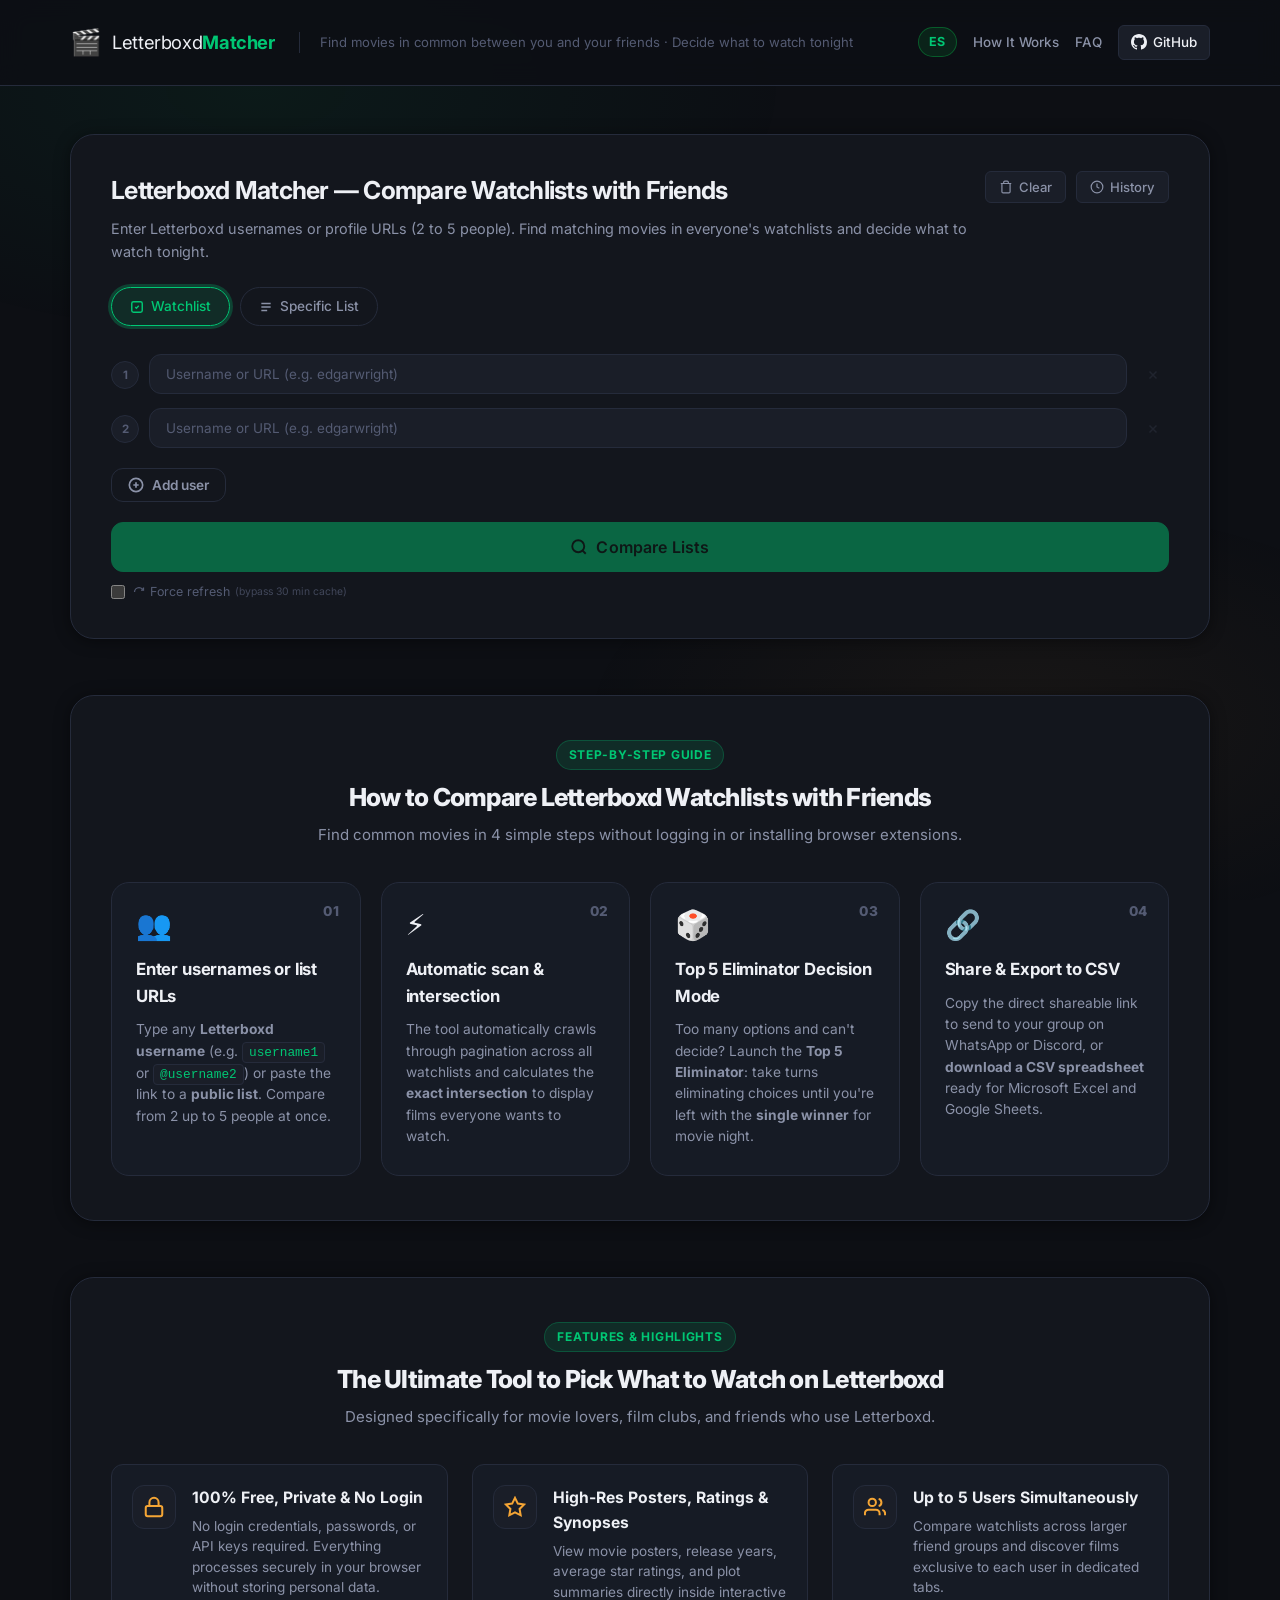
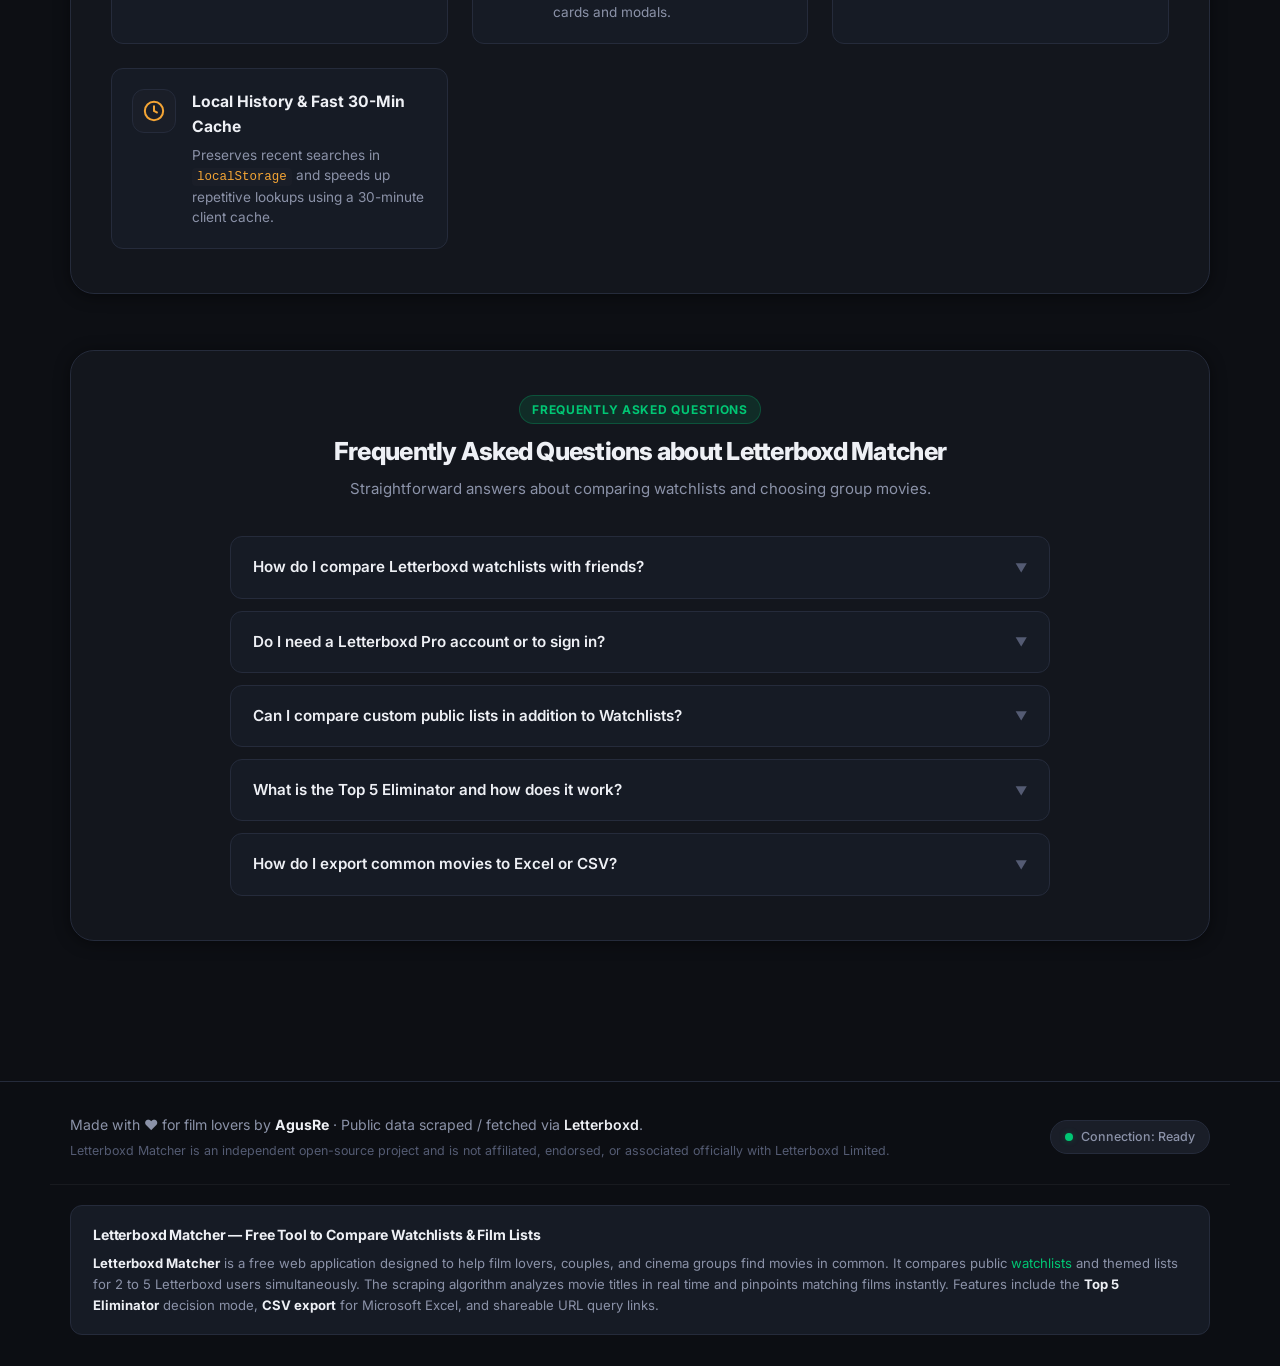
==== commit cdc5ecfa: "feat: implement English localization by adding index.html and removing redundant Twitter meta tags f" ====
--- a/en/index.html
+++ b/en/index.html
@@ -37,14 +37,6 @@
   <meta property="og:locale" content="en_US" />
   <meta property="og:locale:alternate" content="es_ES" />
 
-  <!-- Twitter / X Cards -->
-  <meta name="twitter:card" content="summary_large_image" />
-  <meta name="twitter:title" content="Letterboxd Matcher | Compare Watchlists &amp; Find Movies in Common" />
-  <meta name="twitter:description"
-    content="Compare Letterboxd watchlists with friends. Find movies in common, eliminate choices with Top 5, and decide what to watch tonight." />
-  <meta name="twitter:image" content="https://agusre.github.io/letterboxd-matchinglist/og-image.png" />
-  <meta name="twitter:image:alt" content="Letterboxd Matcher - Compare Watchlists &amp; Find Movies in Common" />
-  <meta name="twitter:creator" content="@AgusRe" />
 
   <!-- Favicons & App Icons (Relative to /en/) -->
   <link rel="icon" type="image/svg+xml" href="../favicons/favicon.svg" />
@@ -386,7 +378,7 @@
           <div class="seo-card-icon">👥</div>
           <h3 class="seo-card-title">Enter usernames or list URLs</h3>
           <p class="seo-card-text">
-            Type any <strong>Letterboxd username</strong> (e.g. <code>agusre</code> or <code>@edgarwright</code>) or paste the link to a <strong>public list</strong>. Compare from 2 up to 5 people at once.
+            Type any <strong>Letterboxd username</strong> (e.g. <code>username1</code> or <code>@username2</code>) or paste the link to a <strong>public list</strong>. Compare from 2 up to 5 people at once.
           </p>
         </article>
 
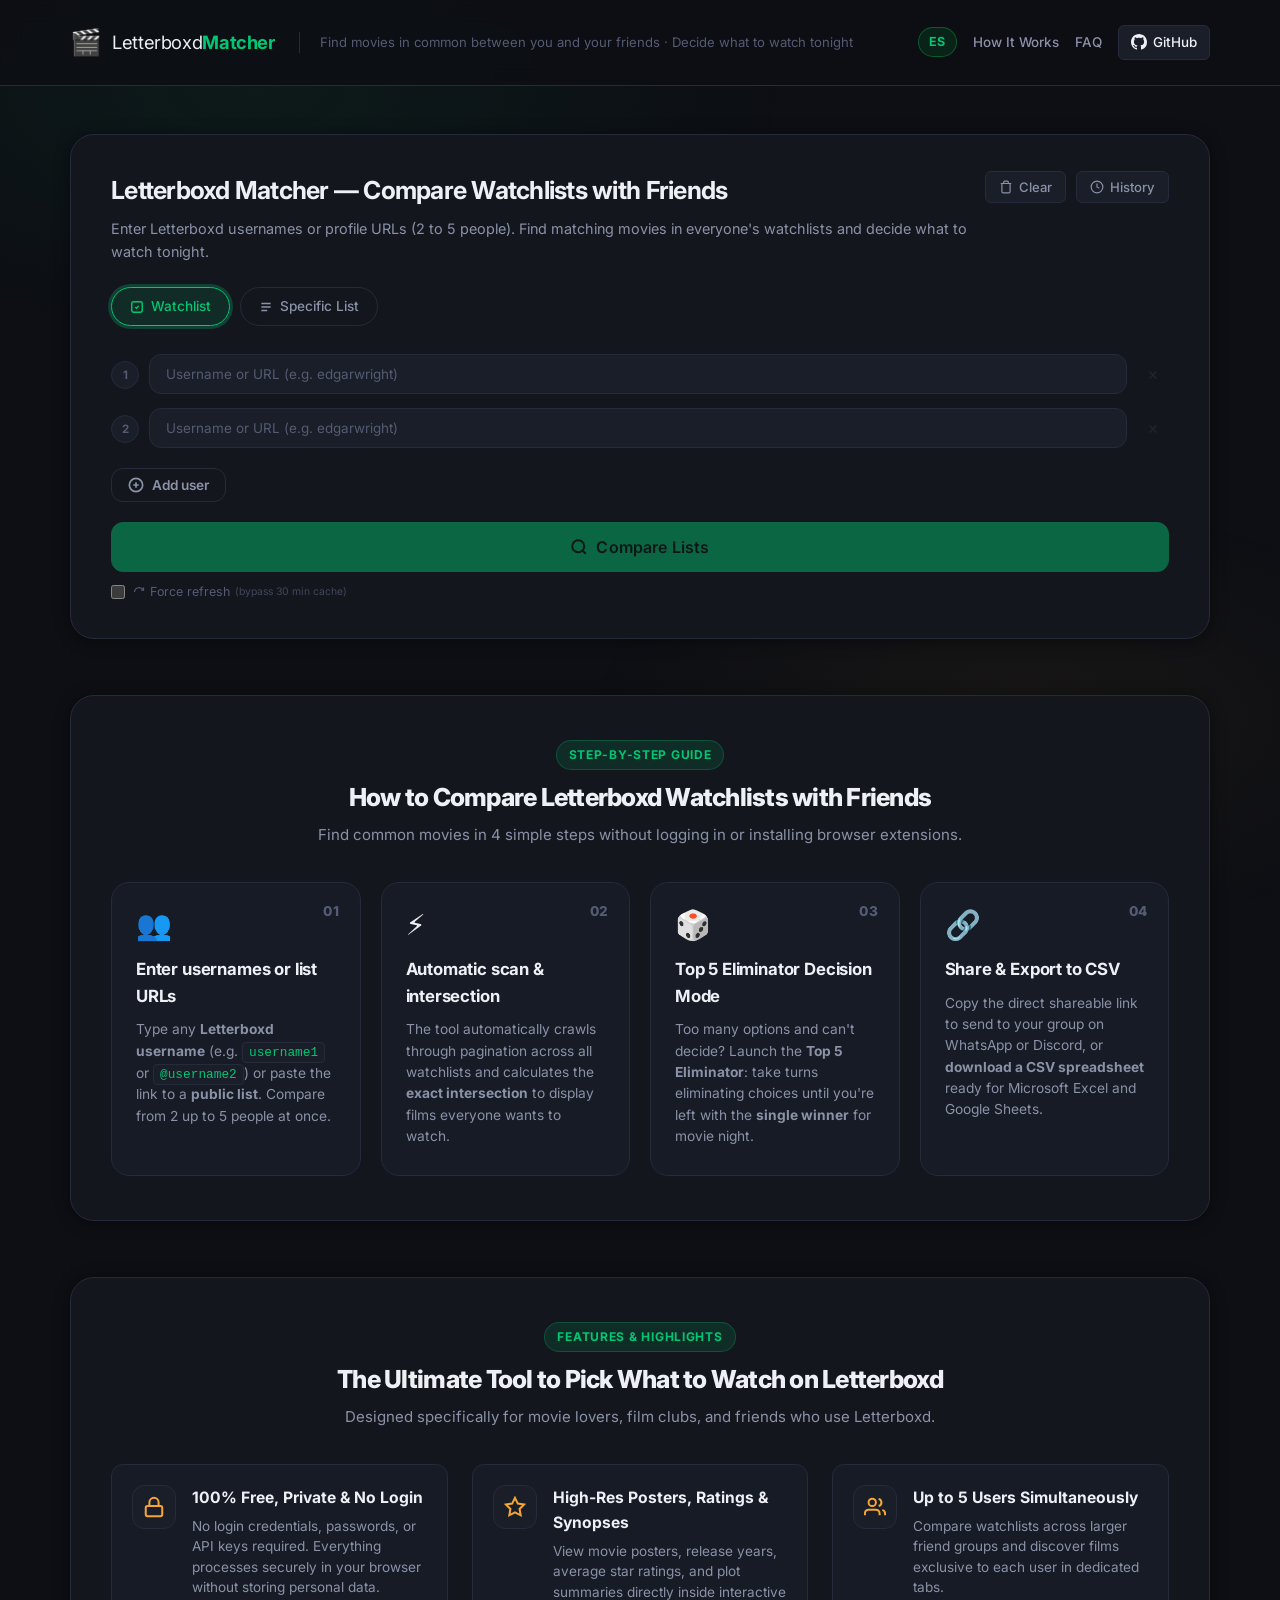
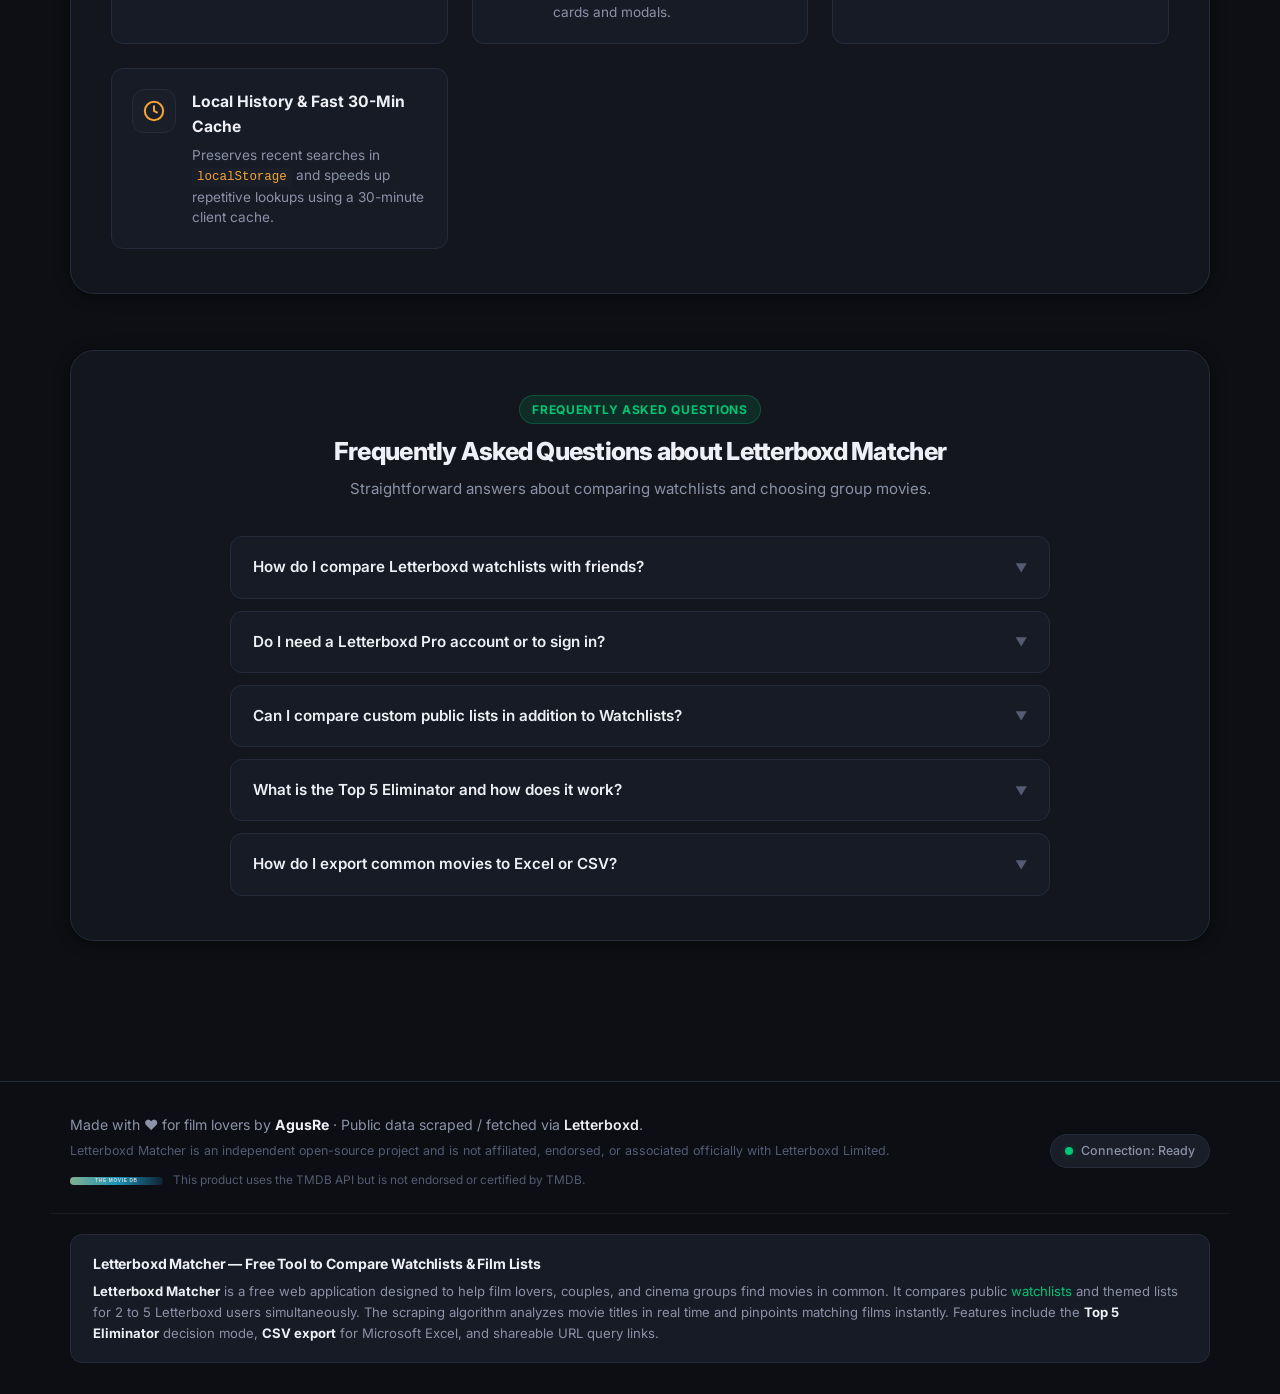
==== commit ab7b0c2e: "Modificaciones del Top 5 y  adicion de filtros" ====
--- a/en/index.html
+++ b/en/index.html
@@ -342,11 +342,30 @@
             </button>
           </div>
         </div>
+
+        <!-- Streaming Providers Filter Bar -->
+        <div id="streaming-filter-bar" class="streaming-filter-bar hidden" aria-label="Streaming platforms filter">
+          <div class="streaming-filter-header">
+            <div class="streaming-filter-title-wrap">
+              <svg width="15" height="15" viewBox="0 0 24 24" fill="none" stroke="currentColor" stroke-width="2" aria-hidden="true">
+                <rect x="2" y="7" width="20" height="15" rx="2" ry="2"/>
+                <polyline points="17 2 12 7 7 2"/>
+              </svg>
+              <span class="streaming-filter-title" id="streaming-filter-label">Filter by streaming:</span>
+            </div>
+            <div id="streaming-progress" class="streaming-progress hidden" aria-live="polite">
+              <span class="spinner-sm" aria-hidden="true"></span>
+              <span id="streaming-progress-text">Checking platforms…</span>
+            </div>
+          </div>
+          <div id="streaming-chips" class="streaming-chips" role="group" aria-label="Available platforms"></div>
+        </div>
+
         <div id="common-grid" class="movie-grid" aria-label="Movies in common"></div>
         <div id="common-empty" class="empty-state hidden">
           <span class="empty-icon">😕</span>
-          <p>No movies in common found.</p>
-          <small>Try with other users or different public lists.</small>
+          <p id="common-empty-title">No movies in common found.</p>
+          <small id="common-empty-desc">Try with other users or different public lists.</small>
         </div>
       </div>
 
@@ -558,6 +577,10 @@
         </p>
         <p class="footer-disclaimer">
           Letterboxd Matcher is an independent open-source project and is not affiliated, endorsed, or associated officially with Letterboxd Limited.
+        </p>
+        <p class="footer-tmdb-attribution">
+          <img src="../favicons/tmdb-logo.svg" alt="TMDB Logo" class="tmdb-logo-img" onerror="this.style.display='none'" />
+          <span>This product uses the TMDB API but is not endorsed or certified by TMDB.</span>
         </p>
       </div>
       <div class="footer-col-right">
@@ -621,6 +644,42 @@
             <path d="M18 6 6 18M6 6l12 12" />
           </svg>
         </button>
+      </div>
+    </div>
+
+    <!-- Top 5 Setup / Streaming Selector Step -->
+    <div id="top5-setup" class="top5-setup hidden" aria-label="Top 5 Setup">
+      <div class="top5-setup-card">
+        <span class="top5-setup-icon">🍿</span>
+        <h3 class="top5-setup-title" id="top5-setup-title">Filter Top 5 by Streaming?</h3>
+        <p class="top5-setup-desc" id="top5-setup-desc">Choose whether to play Top 5 with all common movies or only those available on your streaming services.</p>
+
+        <div class="top5-setup-options">
+          <label class="top5-setup-opt">
+            <input type="radio" name="top5_filter_choice" value="all" checked />
+            <div class="top5-opt-content">
+              <span class="top5-opt-label" id="top5-opt-all-label">🎲 All common movies</span>
+              <span class="top5-opt-sub" id="top5-opt-all-sub">No streaming platform restriction</span>
+            </div>
+          </label>
+          <label class="top5-setup-opt" id="top5-opt-stream-wrap">
+            <input type="radio" name="top5_filter_choice" value="stream" />
+            <div class="top5-opt-content">
+              <span class="top5-opt-label" id="top5-opt-stream-label">📺 Selected streaming platforms only</span>
+              <span class="top5-opt-sub" id="top5-opt-stream-sub">Choose available platforms</span>
+            </div>
+          </label>
+        </div>
+
+        <!-- Chips inside Top 5 setup for streaming -->
+        <div id="top5-setup-chips" class="top5-setup-chips hidden">
+          <div class="top5-chips-hint">Select one or more platforms:</div>
+          <div id="top5-chips-container" class="streaming-chips"></div>
+        </div>
+
+        <div class="top5-setup-actions">
+          <button id="btn-top5-start" class="btn-top5-start">Start Eliminator →</button>
+        </div>
       </div>
     </div>
 
@@ -661,6 +720,7 @@
 
   </div>
 
+  <script src="../config.js"></script>
   <script src="../i18n.js"></script>
   <script src="../app.js"></script>
 </body>
--- a/style.css
+++ b/style.css
@@ -1312,14 +1312,14 @@
 /* ── Header ── */
 .top5-header {
   width: 100%;
-  max-width: 1100px;
+  max-width: 1540px;
   display: flex;
   align-items: center;
   justify-content: space-between;
   gap: 16px;
-  padding: 28px 0 24px;
+  padding: 28px 10px 24px;
   border-bottom: 1px solid var(--border);
-  margin-bottom: 36px;
+  margin-bottom: 30px;
   flex-wrap: wrap;
 }
 .top5-header-left {
@@ -1401,6 +1401,141 @@
   color: #ef4444;
 }
 
+/* ── Top 5 Setup Step ── */
+.top5-setup {
+  width: 100%;
+  max-width: 580px;
+  margin: 20px auto 40px;
+  animation: fadeIn 0.25s ease;
+}
+
+.top5-setup-card {
+  background: var(--bg-surface);
+  border: 1px solid var(--border);
+  border-radius: var(--radius-xl);
+  padding: 32px 28px;
+  box-shadow: 0 16px 48px rgba(0,0,0,0.6);
+  text-align: center;
+}
+
+.top5-setup-icon {
+  font-size: 2.4rem;
+  display: block;
+  margin-bottom: 12px;
+}
+
+.top5-setup-title {
+  font-size: 1.25rem;
+  font-weight: 700;
+  color: var(--text-primary);
+  margin-bottom: 8px;
+}
+
+.top5-setup-desc {
+  font-size: 0.86rem;
+  color: var(--text-secondary);
+  line-height: 1.5;
+  margin-bottom: 24px;
+}
+
+.top5-setup-options {
+  display: flex;
+  flex-direction: column;
+  gap: 12px;
+  margin-bottom: 24px;
+  text-align: left;
+}
+
+.top5-setup-opt {
+  display: flex;
+  align-items: center;
+  gap: 14px;
+  padding: 14px 18px;
+  border-radius: var(--radius-md);
+  background: var(--bg-elevated);
+  border: 1.5px solid var(--border);
+  cursor: pointer;
+  transition: all var(--transition);
+}
+
+.top5-setup-opt:hover {
+  background: var(--bg-hover);
+  border-color: var(--border-hover);
+}
+
+.top5-setup-opt input[type="radio"] {
+  accent-color: var(--accent-orange);
+  width: 18px;
+  height: 18px;
+  cursor: pointer;
+}
+
+.top5-setup-opt:has(input[type="radio"]:checked) {
+  border-color: var(--accent-orange);
+  background: rgba(244,165,53,0.08);
+}
+
+.top5-opt-content {
+  display: flex;
+  flex-direction: column;
+  gap: 2px;
+}
+
+.top5-opt-label {
+  font-size: 0.9rem;
+  font-weight: 600;
+  color: var(--text-primary);
+}
+
+.top5-opt-sub {
+  font-size: 0.75rem;
+  color: var(--text-muted);
+}
+
+.top5-setup-chips {
+  margin-bottom: 24px;
+  text-align: left;
+  padding: 16px;
+  background: var(--bg-card);
+  border: 1px dashed var(--border);
+  border-radius: var(--radius-md);
+  animation: fadeIn 0.2s ease;
+}
+
+.top5-chips-hint {
+  font-size: 0.76rem;
+  color: var(--text-muted);
+  text-transform: uppercase;
+  letter-spacing: 0.04em;
+  margin-bottom: 10px;
+  font-weight: 600;
+}
+
+.btn-top5-start {
+  width: 100%;
+  padding: 13px 24px;
+  border-radius: var(--radius-md);
+  background: linear-gradient(135deg, var(--accent-orange), #ea580c);
+  color: #ffffff;
+  font-weight: 700;
+  font-size: 0.95rem;
+  cursor: pointer;
+  border: none;
+  transition: all var(--transition);
+  box-shadow: 0 4px 18px rgba(244,165,53,0.3);
+}
+
+.btn-top5-start:hover {
+  transform: translateY(-2px);
+  box-shadow: 0 6px 22px rgba(244,165,53,0.45);
+}
+
+.btn-top5-start:disabled {
+  opacity: 0.5;
+  cursor: not-allowed;
+  transform: none;
+}
+
 /* ── Loading ── */
 .top5-loading {
   display: flex;
@@ -1422,24 +1557,33 @@
 
 /* ── Cards grid ── */
 .top5-grid {
-  display: flex;
-  gap: 20px;
+  display: grid;
+  grid-template-columns: repeat(auto-fit, minmax(250px, 1fr));
+  gap: 22px;
   justify-content: center;
-  flex-wrap: wrap;
   width: 100%;
-  max-width: 1100px;
+  max-width: 1540px;
+  margin: 0 auto;
+  padding: 0 10px;
+}
+
+@media (min-width: 1200px) {
+  .top5-grid {
+    grid-template-columns: repeat(5, 1fr);
+  }
 }
 
 /* ── Single Top5 Card ── */
 .top5-card {
   position: relative;
-  width: 200px;
-  flex-shrink: 0;
-  border-radius: var(--radius-lg);
+  width: 100%;
+  display: flex;
+  flex-direction: column;
+  border-radius: var(--radius-xl);
   overflow: hidden;
-  background: var(--bg-elevated);
+  background: var(--bg-surface);
   border: 1.5px solid var(--border);
-  box-shadow: var(--shadow-card);
+  box-shadow: 0 10px 30px rgba(0, 0, 0, 0.5);
   cursor: default;
   transition: transform 0.3s cubic-bezier(0.34, 1.56, 0.64, 1),
               box-shadow 0.3s ease,
@@ -1458,14 +1602,15 @@
 .top5-card:nth-child(5) { animation-delay: 0.28s; }
 
 .top5-card:hover {
-  transform: translateY(-8px) scale(1.03);
-  box-shadow: 0 20px 50px rgba(0,0,0,.7);
+  transform: translateY(-8px) scale(1.02);
+  box-shadow: 0 24px 60px rgba(0,0,0,.8);
   border-color: var(--border-hover);
 }
 
 /* ── Poster wrapper ── */
 .top5-poster-wrap {
   position: relative;
+  width: 100%;
   aspect-ratio: 2/3;
   overflow: hidden;
   background: var(--bg-card);
@@ -1477,7 +1622,7 @@
   display: block;
   transition: transform 0.5s ease;
 }
-.top5-card:hover .top5-poster-img { transform: scale(1.08); }
+.top5-card:hover .top5-poster-img { transform: scale(1.06); }
 
 .top5-poster-placeholder {
   width: 100%;
@@ -1488,68 +1633,27 @@
   justify-content: center;
   gap: 10px;
   color: var(--text-muted);
-  font-size: .75rem;
+  font-size: .85rem;
   text-align: center;
   padding: 16px;
   background: linear-gradient(135deg, #1a1e28 0%, #13161d 100%);
 }
 .top5-poster-placeholder svg { opacity: .25; }
 
-/* ── Hover info overlay ── */
-.top5-info-overlay {
-  position: absolute;
-  inset: 0;
-  background: linear-gradient(
-    to top,
-    rgba(0,0,0,.96) 0%,
-    rgba(0,0,0,.85) 40%,
-    rgba(0,0,0,.4) 70%,
-    transparent 100%
-  );
-  opacity: 0;
-  transition: opacity 0.25s ease;
-  display: flex;
-  flex-direction: column;
-  justify-content: flex-end;
-  padding: 14px 12px;
-  gap: 6px;
-}
-.top5-card:hover .top5-info-overlay { opacity: 1; }
-
-.top5-stars {
-  font-size: .95rem;
-  letter-spacing: .05em;
-  color: var(--accent-orange);
-  text-shadow: 0 0 8px rgba(244,165,53,.5);
-  line-height: 1;
-}
-.top5-rating-label {
-  font-size: .67rem;
-  color: var(--text-muted);
-  margin-top: -2px;
-}
-.top5-synopsis {
-  font-size: .7rem;
-  color: #d0d5e8;
-  line-height: 1.5;
-  display: -webkit-box;
-  -webkit-line-clamp: 4;
-  -webkit-box-orient: vertical;
-  overflow: hidden;
-}
-
 /* ── Eliminate button (×) ── */
 .top5-eliminate-btn {
   position: absolute;
-  top: 8px;
-  right: 8px;
-  width: 30px;
-  height: 30px;
+  top: 12px;
+  right: 12px;
+  width: 36px;
+  height: 36px;
   border-radius: 50%;
-  background: rgba(0,0,0,.7);
-  border: 1.5px solid rgba(255,255,255,.2);
+  background: rgba(10, 12, 18, 0.85);
+  backdrop-filter: blur(8px);
+  border: 1.5px solid rgba(255,255,255,.25);
   color: #fff;
-  font-size: 1.1rem;
+  font-size: 1.3rem;
+  font-weight: 400;
   line-height: 1;
   display: flex;
   align-items: center;
@@ -1557,10 +1661,11 @@
   cursor: pointer;
   transition: all 0.2s ease;
   z-index: 10;
-  opacity: 0;
-  transform: scale(0.8);
+  opacity: 0.9;
+  transform: scale(0.95);
   font-family: inherit;
   padding: 0;
+  box-shadow: 0 4px 12px rgba(0,0,0,0.5);
 }
 .top5-card:focus-visible {
   outline: 2.5px solid var(--accent-green);
@@ -1580,17 +1685,22 @@
   background: #ef4444;
   border-color: #ef4444;
   transform: scale(1.15) !important;
-  box-shadow: 0 0 12px rgba(239,68,68,.6);
+  box-shadow: 0 0 16px rgba(239,68,68,.7);
   outline: 2px solid #fff;
   outline-offset: 2px;
 }
 
-/* ── Card info footer ── */
+/* ── Card info body ── */
 .top5-card-info {
-  padding: 10px 12px 12px;
+  display: flex;
+  flex-direction: column;
+  flex: 1;
+  padding: 16px 18px 18px;
+  background: var(--bg-surface);
+  border-top: 1px solid rgba(255, 255, 255, 0.04);
 }
 .top5-card-title {
-  font-size: .8rem;
+  font-size: 1.05rem;
   font-weight: 700;
   line-height: 1.3;
   color: var(--text-primary);
@@ -1598,10 +1708,67 @@
   -webkit-line-clamp: 2;
   -webkit-box-orient: vertical;
   overflow: hidden;
-}
+  margin-bottom: 6px;
+  letter-spacing: -0.01em;
+}
+
+.top5-meta-row {
+  display: flex;
+  align-items: center;
+  justify-content: space-between;
+  gap: 8px;
+  margin-bottom: 8px;
+}
+
 .top5-card-year {
-  font-size: .7rem;
-  color: var(--text-muted);
+  font-size: 0.8rem;
+  font-weight: 600;
+  color: var(--text-muted);
+  background: var(--bg-elevated);
+  padding: 2px 8px;
+  border-radius: var(--radius-sm);
+  border: 1px solid var(--border);
+}
+
+.top5-stars {
+  font-size: 0.95rem;
+  letter-spacing: 0.04em;
+  color: var(--accent-orange);
+  text-shadow: 0 0 8px rgba(244,165,53,.4);
+  display: flex;
+  align-items: center;
+  gap: 4px;
+}
+
+.top5-rating-num {
+  font-size: 0.76rem;
+  font-weight: 700;
+  color: var(--text-secondary);
+}
+
+.top5-card-providers {
+  display: flex;
+  align-items: center;
+  gap: 5px;
+  margin-bottom: 10px;
+}
+
+.top5-provider-icon {
+  width: 18px;
+  height: 18px;
+  border-radius: 4px;
+  object-fit: cover;
+  box-shadow: 0 2px 6px rgba(0,0,0,0.4);
+}
+
+.top5-card-synopsis {
+  font-size: 0.82rem;
+  color: var(--text-secondary);
+  line-height: 1.55;
+  display: -webkit-box;
+  -webkit-line-clamp: 5;
+  -webkit-box-orient: vertical;
+  overflow: hidden;
   margin-top: 2px;
 }
 
@@ -2136,6 +2303,209 @@
 .footer-seo-text em {
   color: var(--accent-green);
   font-style: normal;
+}
+
+/* ── TMDB FOOTER ATTRIBUTION ── */
+.footer-tmdb-attribution {
+  display: flex;
+  align-items: center;
+  gap: 10px;
+  margin-top: 12px;
+  font-size: 0.74rem;
+  color: var(--text-muted);
+  line-height: 1.4;
+}
+
+.tmdb-logo-img {
+  height: 14px;
+  width: auto;
+  opacity: 0.85;
+  filter: grayscale(20%);
+  transition: opacity var(--transition);
+}
+
+.tmdb-logo-img:hover {
+  opacity: 1;
+}
+
+/* ── STREAMING PROVIDERS FILTER BAR ── */
+.streaming-filter-bar {
+  background: var(--bg-card);
+  border: 1px solid var(--border);
+  border-radius: var(--radius-md);
+  padding: 14px 18px;
+  margin-bottom: 22px;
+  animation: fadeIn 0.25s ease;
+}
+
+.streaming-filter-header {
+  display: flex;
+  align-items: center;
+  justify-content: space-between;
+  gap: 12px;
+  margin-bottom: 12px;
+  flex-wrap: wrap;
+}
+
+.streaming-filter-title-wrap {
+  display: flex;
+  align-items: center;
+  gap: 8px;
+  color: var(--text-secondary);
+  font-size: 0.82rem;
+  font-weight: 600;
+  text-transform: uppercase;
+  letter-spacing: 0.04em;
+}
+
+.streaming-filter-title-wrap svg {
+  color: var(--accent-green);
+}
+
+.streaming-progress {
+  display: flex;
+  align-items: center;
+  gap: 8px;
+  font-size: 0.78rem;
+  color: var(--accent-orange);
+}
+
+.spinner-sm {
+  width: 14px;
+  height: 14px;
+  border: 2px solid var(--border);
+  border-top-color: var(--accent-orange);
+  border-radius: 50%;
+  animation: spin 0.7s linear infinite;
+  display: inline-block;
+}
+
+.streaming-chips {
+  display: flex;
+  align-items: center;
+  gap: 8px;
+  flex-wrap: wrap;
+}
+
+.stream-chip {
+  display: inline-flex;
+  align-items: center;
+  gap: 7px;
+  padding: 6px 13px;
+  border-radius: 50px;
+  background: var(--bg-elevated);
+  border: 1px solid var(--border);
+  color: var(--text-secondary);
+  font-size: 0.82rem;
+  font-weight: 500;
+  cursor: pointer;
+  user-select: none;
+  transition: all 0.18s ease;
+}
+
+.stream-chip:hover {
+  background: var(--bg-hover);
+  color: var(--text-primary);
+  border-color: var(--border-hover);
+}
+
+.stream-chip.active {
+  background: var(--accent-green-dim);
+  border-color: var(--accent-green);
+  color: #ffffff;
+  box-shadow: 0 0 12px var(--accent-green-glow);
+  font-weight: 600;
+}
+
+.stream-chip-logo {
+  width: 18px;
+  height: 18px;
+  border-radius: 4px;
+  object-fit: cover;
+  flex-shrink: 0;
+}
+
+.stream-chip-count {
+  font-size: 0.72rem;
+  padding: 1px 6px;
+  border-radius: 10px;
+  background: rgba(255, 255, 255, 0.08);
+  color: var(--text-muted);
+}
+
+.stream-chip.active .stream-chip-count {
+  background: var(--accent-green);
+  color: #0b0e14;
+  font-weight: 700;
+}
+
+/* ── PROVIDER BADGES ON MOVIE CARDS ── */
+.movie-providers-row {
+  display: flex;
+  align-items: center;
+  gap: 4px;
+  margin-top: 6px;
+  flex-wrap: wrap;
+}
+
+.movie-provider-icon {
+  width: 16px;
+  height: 16px;
+  border-radius: 3px;
+  object-fit: cover;
+  box-shadow: 0 1px 3px rgba(0,0,0,0.5);
+}
+
+.movie-no-stream-badge {
+  font-size: 0.66rem;
+  color: var(--text-muted);
+  font-style: italic;
+  margin-top: 4px;
+  display: block;
+}
+
+/* ── MODAL PROVIDERS ── */
+.modal-providers-section {
+  margin: 16px 0;
+  padding: 12px 14px;
+  background: var(--bg-card);
+  border: 1px solid var(--border);
+  border-radius: var(--radius-sm);
+}
+
+.modal-providers-title {
+  font-size: 0.8rem;
+  font-weight: 600;
+  color: var(--text-secondary);
+  margin-bottom: 8px;
+  display: flex;
+  align-items: center;
+  gap: 6px;
+}
+
+.modal-providers-list {
+  display: flex;
+  align-items: center;
+  gap: 8px;
+  flex-wrap: wrap;
+}
+
+.modal-provider-pill {
+  display: inline-flex;
+  align-items: center;
+  gap: 6px;
+  padding: 4px 10px;
+  background: var(--bg-elevated);
+  border: 1px solid var(--border);
+  border-radius: 6px;
+  font-size: 0.78rem;
+  color: var(--text-primary);
+}
+
+.modal-provider-logo {
+  width: 18px;
+  height: 18px;
+  border-radius: 4px;
 }
 
 /* ── PROXY HEALTH INDICATOR ── */
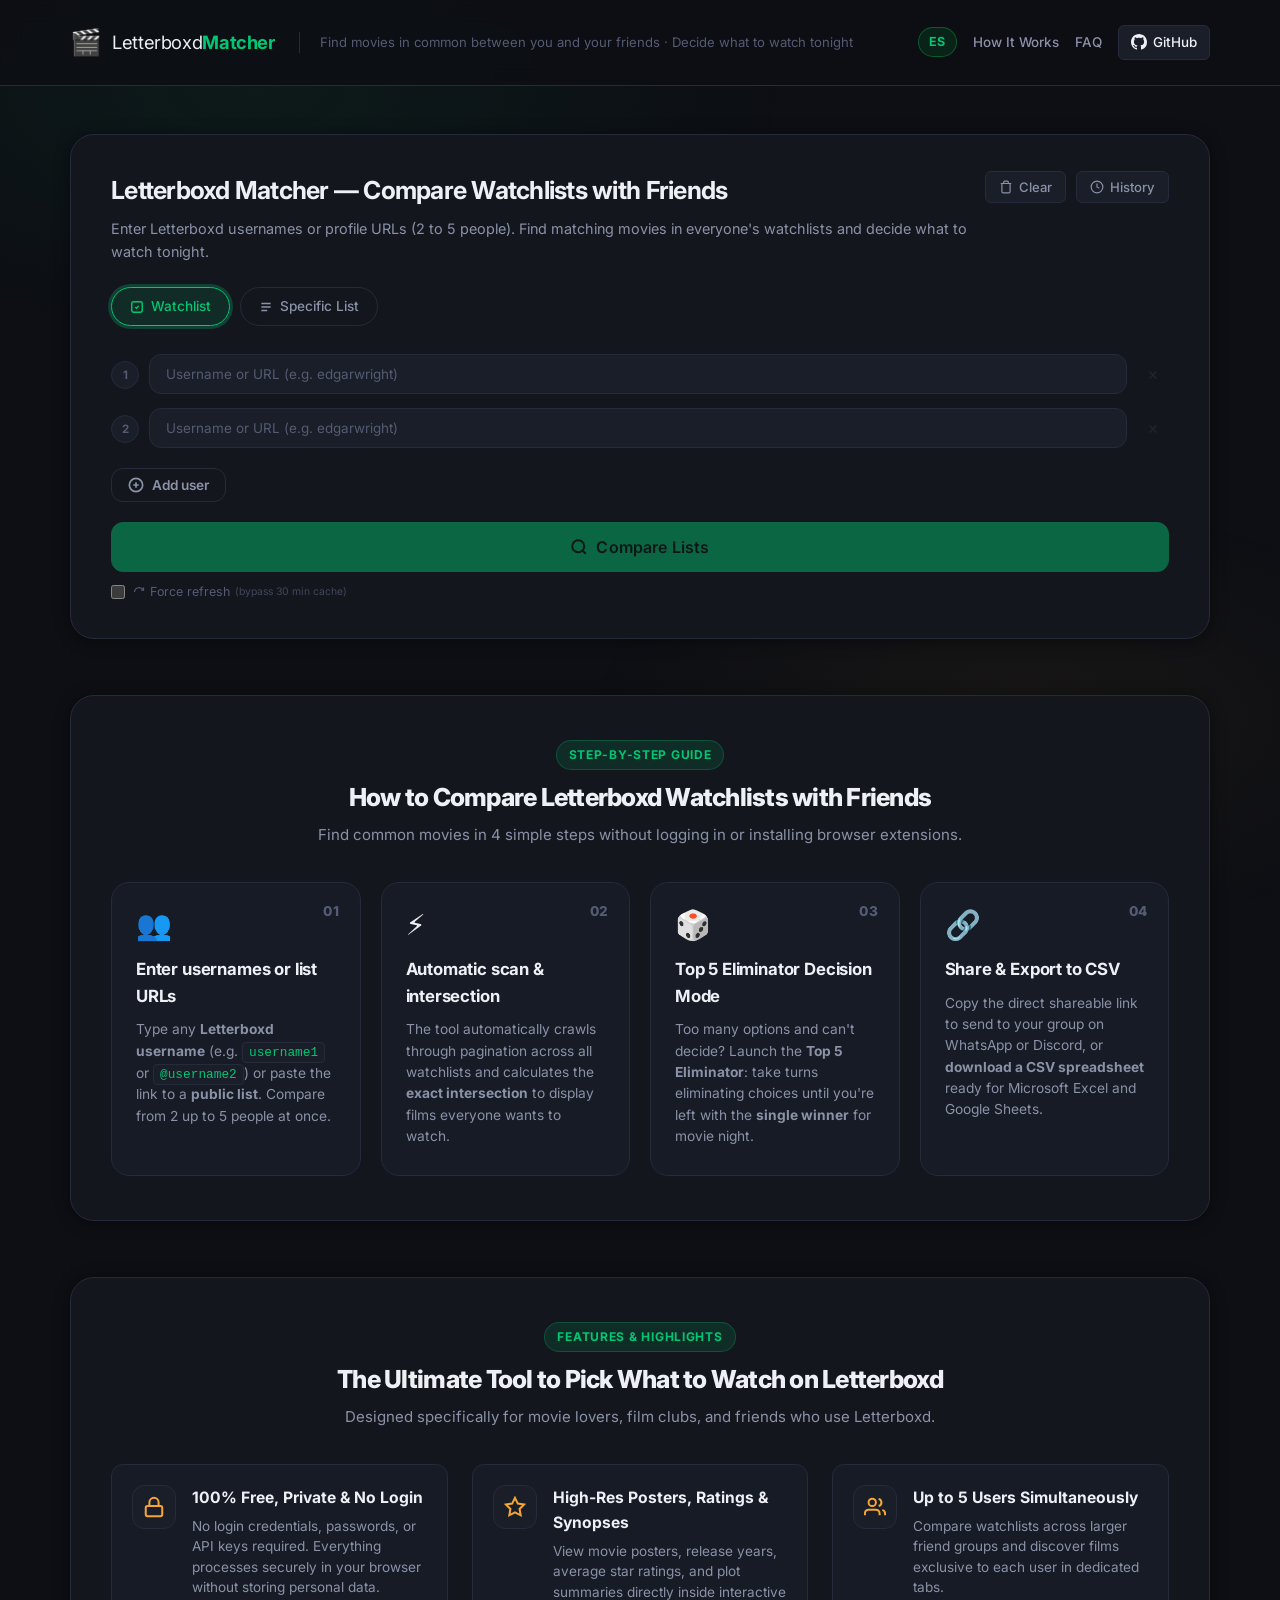
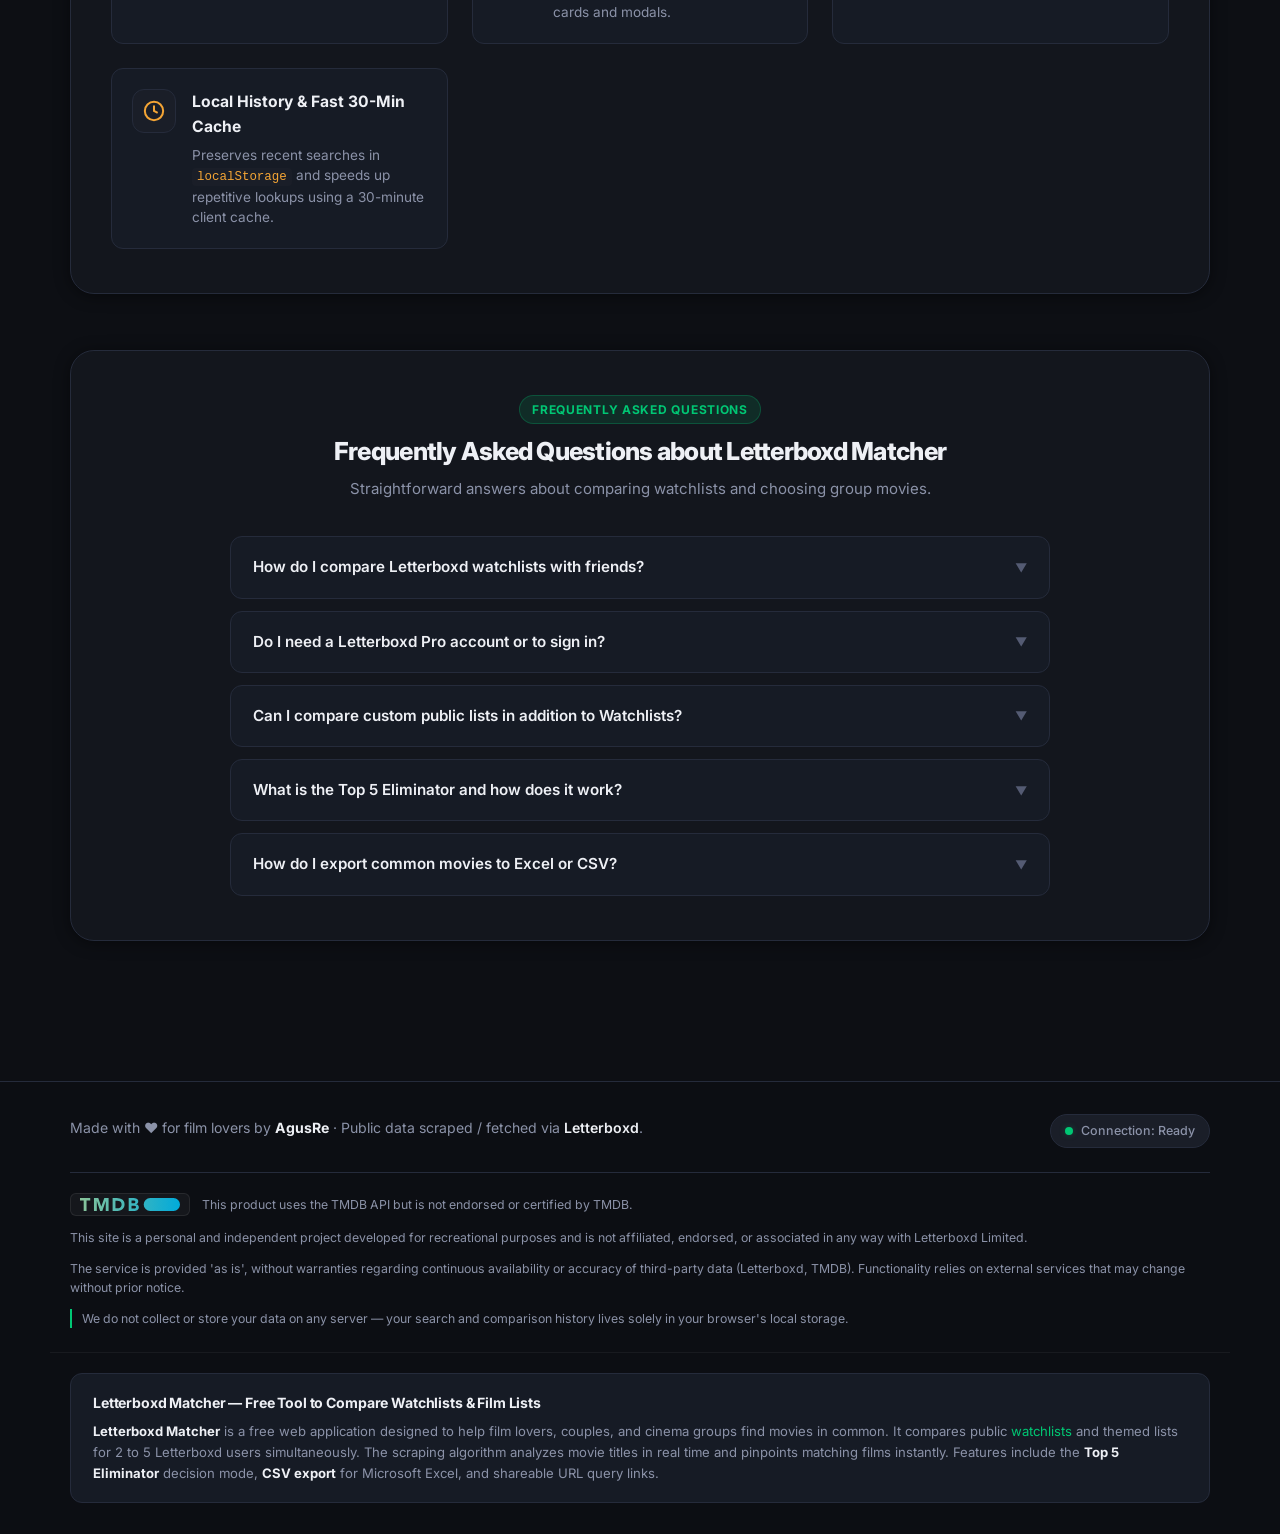
==== commit a46b275f: "feat: add legal notice, MIT license, English localization, and TMDB branding updates" ====
--- a/en/index.html
+++ b/en/index.html
@@ -575,18 +575,36 @@
           Made with <span aria-label="love">❤️</span> for film lovers by <a href="https://github.com/AgusRe" target="_blank" rel="noopener noreferrer"><strong>AgusRe</strong></a> · Public data scraped / fetched via <a
             href="https://letterboxd.com" target="_blank" rel="noopener noreferrer">Letterboxd</a>.
         </p>
-        <p class="footer-disclaimer">
-          Letterboxd Matcher is an independent open-source project and is not affiliated, endorsed, or associated officially with Letterboxd Limited.
-        </p>
-        <p class="footer-tmdb-attribution">
-          <img src="../favicons/tmdb-logo.svg" alt="TMDB Logo" class="tmdb-logo-img" onerror="this.style.display='none'" />
-          <span>This product uses the TMDB API but is not endorsed or certified by TMDB.</span>
-        </p>
       </div>
       <div class="footer-col-right">
         <div id="proxy-health-indicator" class="proxy-health-indicator" title="Connectivity status and CORS proxies">
           <span class="proxy-health-dot dot-green" id="proxy-health-dot"></span>
           <span id="proxy-health-label">Connection: Ready</span>
+        </div>
+      </div>
+    </div>
+
+    <!-- Legal, TMDB Attribution & Privacy Notice -->
+    <div class="container footer-legal-wrapper">
+      <div class="footer-legal-divider" aria-hidden="true"></div>
+      <div class="footer-legal-content">
+        <!-- TMDB Attribution -->
+        <div class="footer-legal-item footer-tmdb-attribution">
+          <a href="https://www.themoviedb.org/" target="_blank" rel="noopener noreferrer" class="tmdb-brand-badge" title="The Movie Database (TMDB)">
+            <img src="../assets/tmdb-logo.svg" alt="TMDB (The Movie Database)" class="tmdb-logo-img" width="90" height="12" />
+          </a>
+          <p id="footer-tmdb-text" class="footer-legal-text"></p>
+        </div>
+
+        <!-- Disclaimers & Privacy -->
+        <div class="footer-legal-item">
+          <p id="footer-letterboxd-text" class="footer-legal-text"></p>
+        </div>
+        <div class="footer-legal-item">
+          <p id="footer-warranty-text" class="footer-legal-text"></p>
+        </div>
+        <div class="footer-legal-item">
+          <p id="footer-privacy-text" class="footer-legal-text footer-privacy-note"></p>
         </div>
       </div>
     </div>
--- a/style.css
+++ b/style.css
@@ -2256,11 +2256,6 @@
   color: var(--accent-green);
 }
 
-.footer-disclaimer {
-  font-size: 0.78rem;
-  color: var(--text-muted);
-  line-height: 1.45;
-}
 
 .footer-col-right {
   display: flex;
@@ -2305,27 +2300,77 @@
   font-style: normal;
 }
 
-/* ── TMDB FOOTER ATTRIBUTION ── */
+/* ── FOOTER LEGAL & PRIVACY NOTICE ── */
+.footer-legal-wrapper {
+  margin-top: 24px;
+}
+
+.footer-legal-divider {
+  width: 100%;
+  height: 1px;
+  background: var(--border);
+  margin-bottom: 20px;
+}
+
+.footer-legal-content {
+  display: flex;
+  flex-direction: column;
+  gap: 12px;
+}
+
+.footer-legal-item {
+  display: flex;
+  flex-direction: column;
+  gap: 4px;
+}
+
+.footer-legal-text {
+  font-size: 0.77rem;
+  line-height: 1.55;
+  color: var(--text-secondary);
+}
+
 .footer-tmdb-attribution {
   display: flex;
-  align-items: center;
-  gap: 10px;
-  margin-top: 12px;
-  font-size: 0.74rem;
-  color: var(--text-muted);
-  line-height: 1.4;
+  flex-direction: row;
+  align-items: center;
+  gap: 12px;
+  flex-wrap: wrap;
+}
+
+.tmdb-brand-badge {
+  display: inline-flex;
+  align-items: center;
+  flex-shrink: 0;
+  padding: 4px 9px;
+  border-radius: var(--radius-sm);
+  background: rgba(255, 255, 255, 0.04);
+  border: 1px solid rgba(255, 255, 255, 0.08);
+  transition: all var(--transition);
+  text-decoration: none;
+}
+
+.tmdb-brand-badge:hover {
+  background: rgba(255, 255, 255, 0.08);
+  border-color: rgba(255, 255, 255, 0.2);
+  transform: translateY(-1px);
 }
 
 .tmdb-logo-img {
-  height: 14px;
+  height: 13px;
   width: auto;
-  opacity: 0.85;
-  filter: grayscale(20%);
+  display: block;
+  opacity: 0.95;
   transition: opacity var(--transition);
 }
 
-.tmdb-logo-img:hover {
+.tmdb-brand-badge:hover .tmdb-logo-img {
   opacity: 1;
+}
+
+.footer-privacy-note {
+  border-left: 2px solid var(--accent-green);
+  padding-left: 10px;
 }
 
 /* ── STREAMING PROVIDERS FILTER BAR ── */
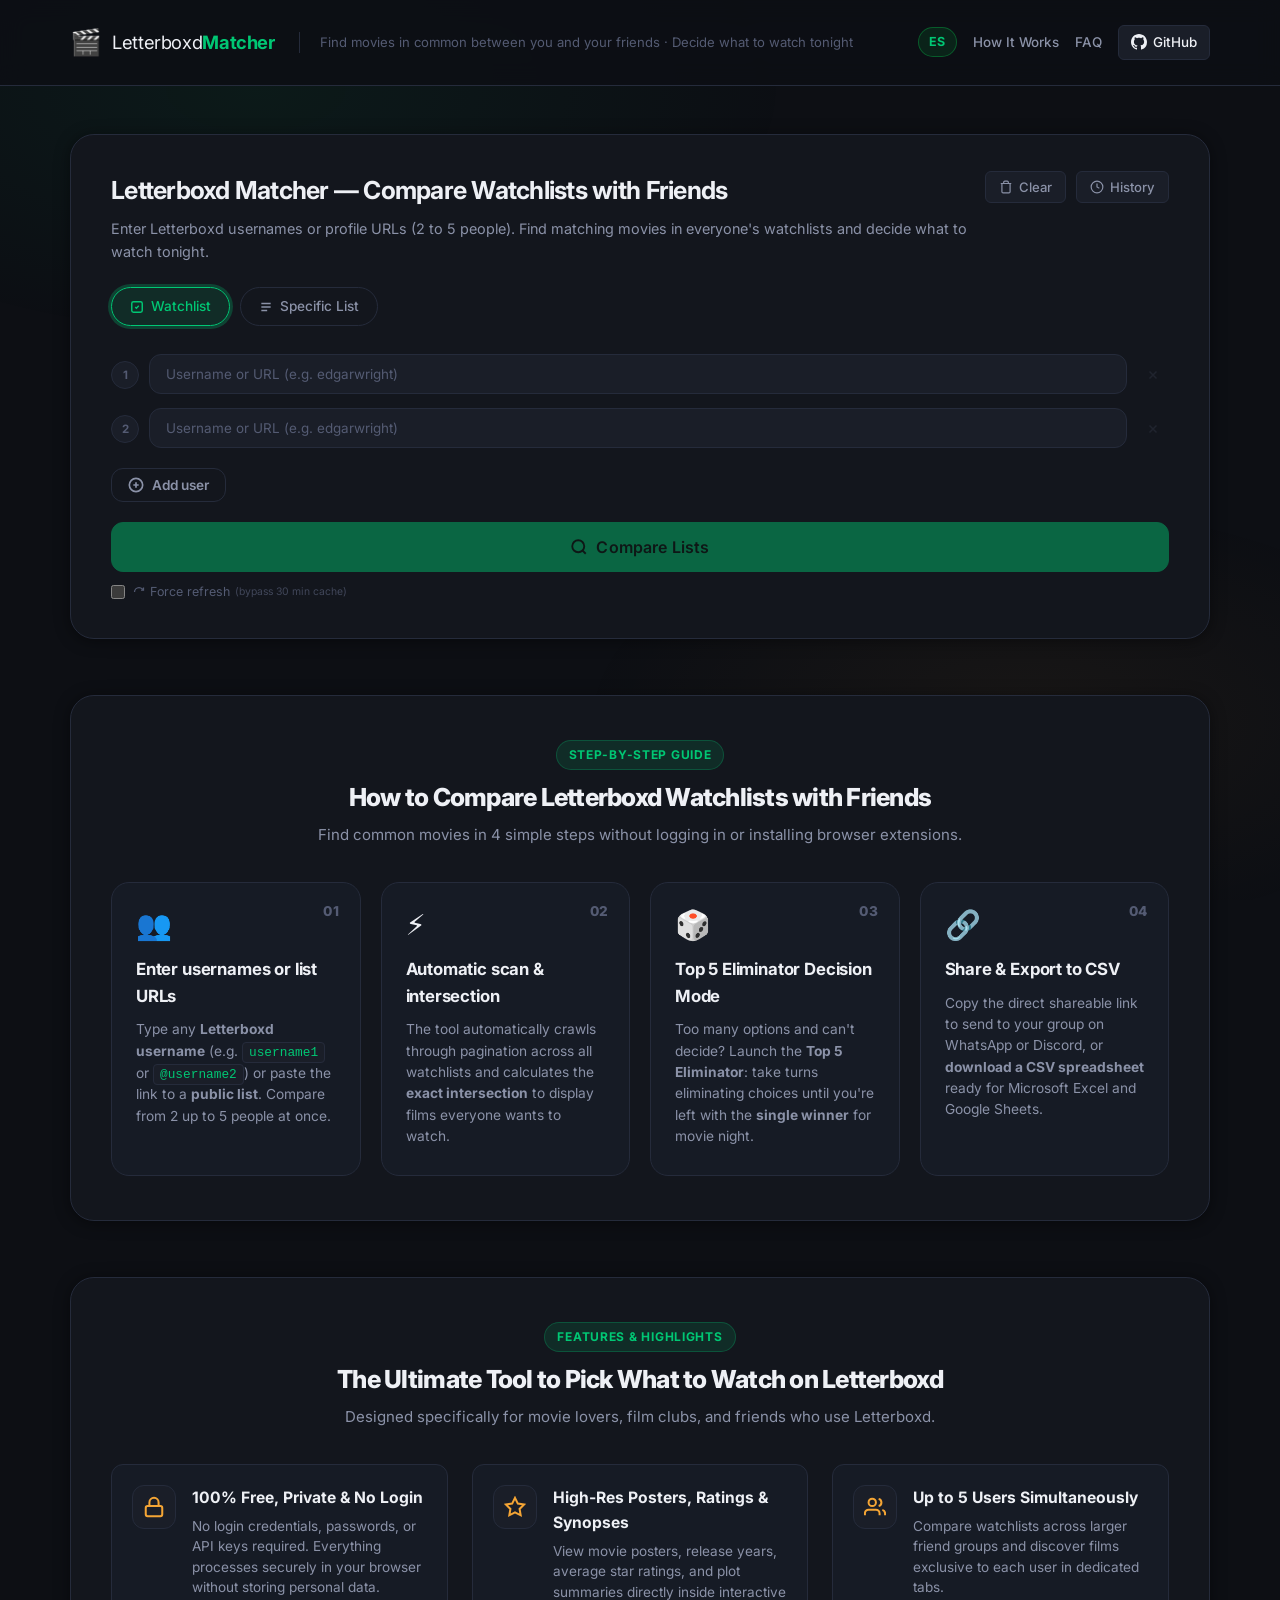
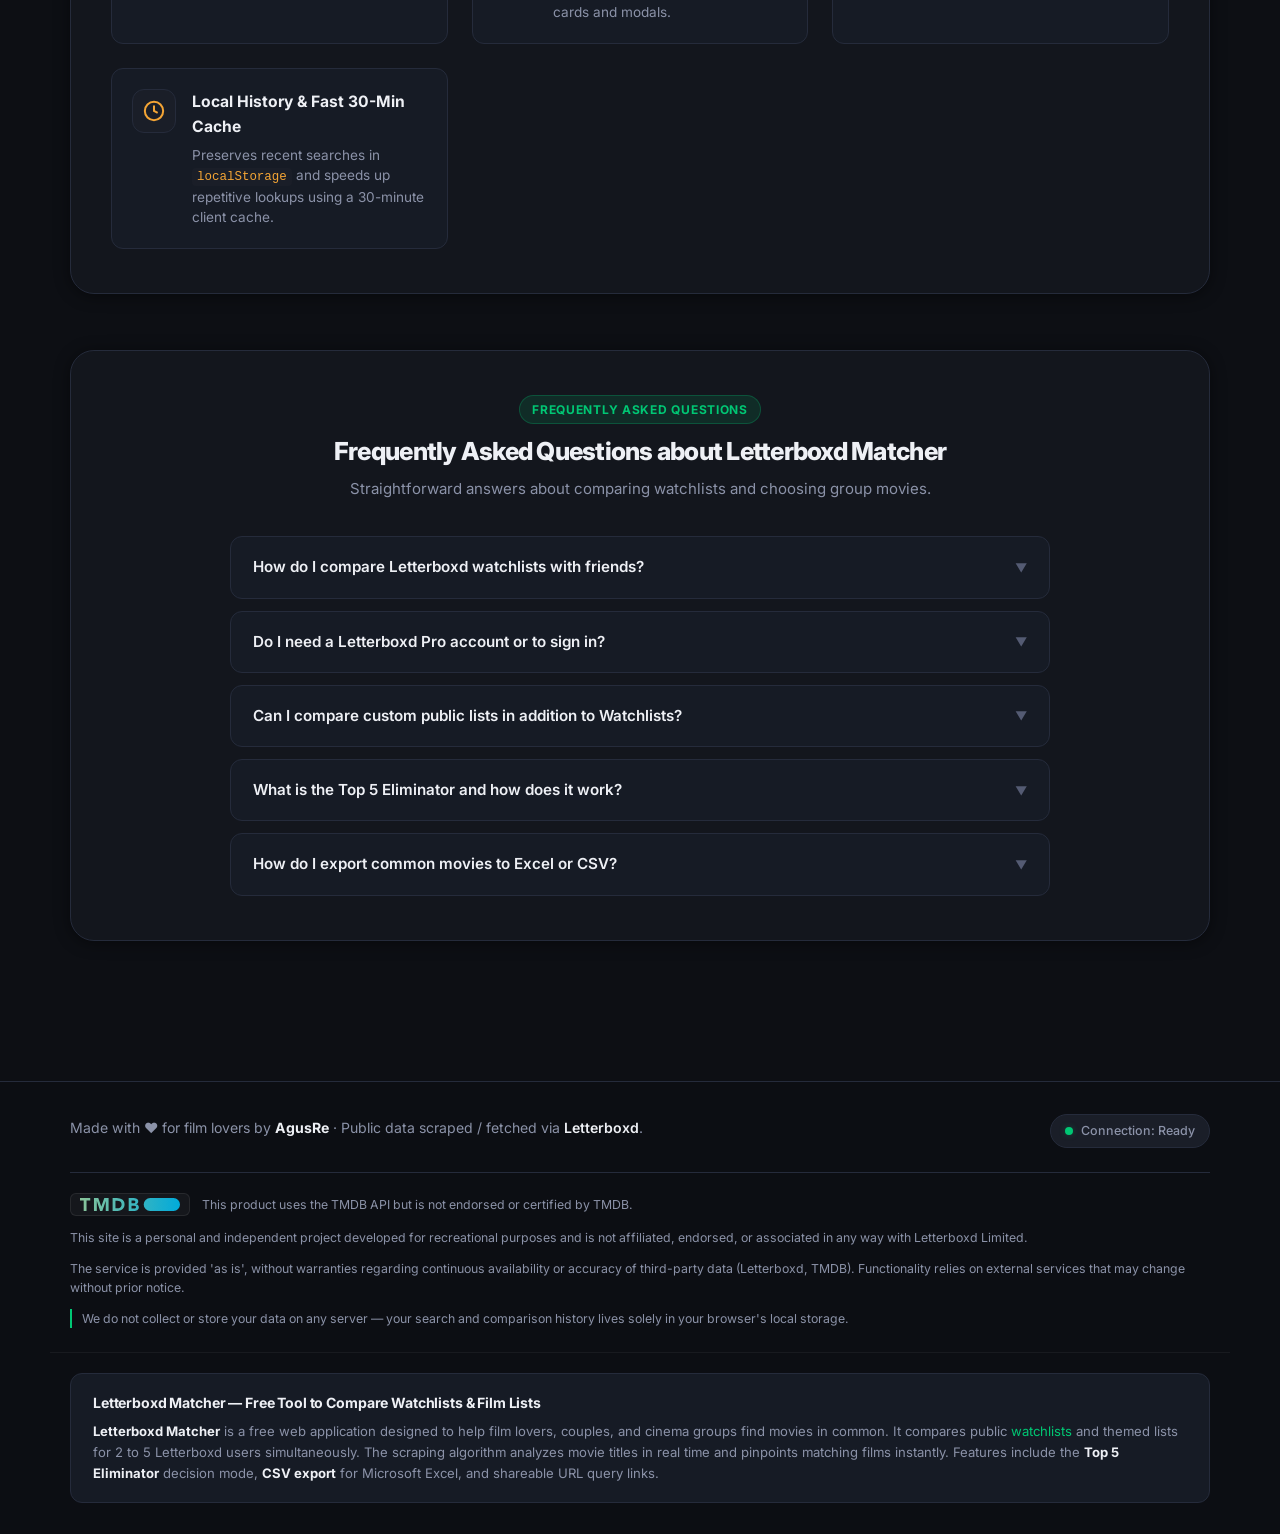
==== commit 18455aa0: "feat: add English localization and implement Cloudflare Worker integration for proxy requests" ====
--- a/en/index.html
+++ b/en/index.html
@@ -376,6 +376,19 @@
             <span class="accent-dot accent-orange"></span>
             Unique Movies per User
           </h2>
+          <div class="results-actions">
+            <button class="btn-action-sm" id="btn-load-unique-streaming" title="Load streaming platform availability for these movies" aria-label="Load streaming platforms">
+              <svg width="14" height="14" viewBox="0 0 24 24" fill="none" stroke="currentColor" stroke-width="2" aria-hidden="true">
+                <rect x="2" y="7" width="20" height="15" rx="2" ry="2"/>
+                <polyline points="17 2 12 7 7 2"/>
+              </svg>
+              <span id="btn-load-unique-streaming-text">Load platforms</span>
+            </button>
+          </div>
+        </div>
+        <div id="unique-streaming-progress" class="streaming-progress hidden" aria-live="polite" style="margin-bottom: 0.75rem;">
+          <span class="spinner-sm" aria-hidden="true"></span>
+          <span id="unique-streaming-progress-text">Checking platforms…</span>
         </div>
         <div id="unique-tabs" class="tabs" role="tablist"></div>
         <div id="unique-panels" class="tab-panels"></div>
